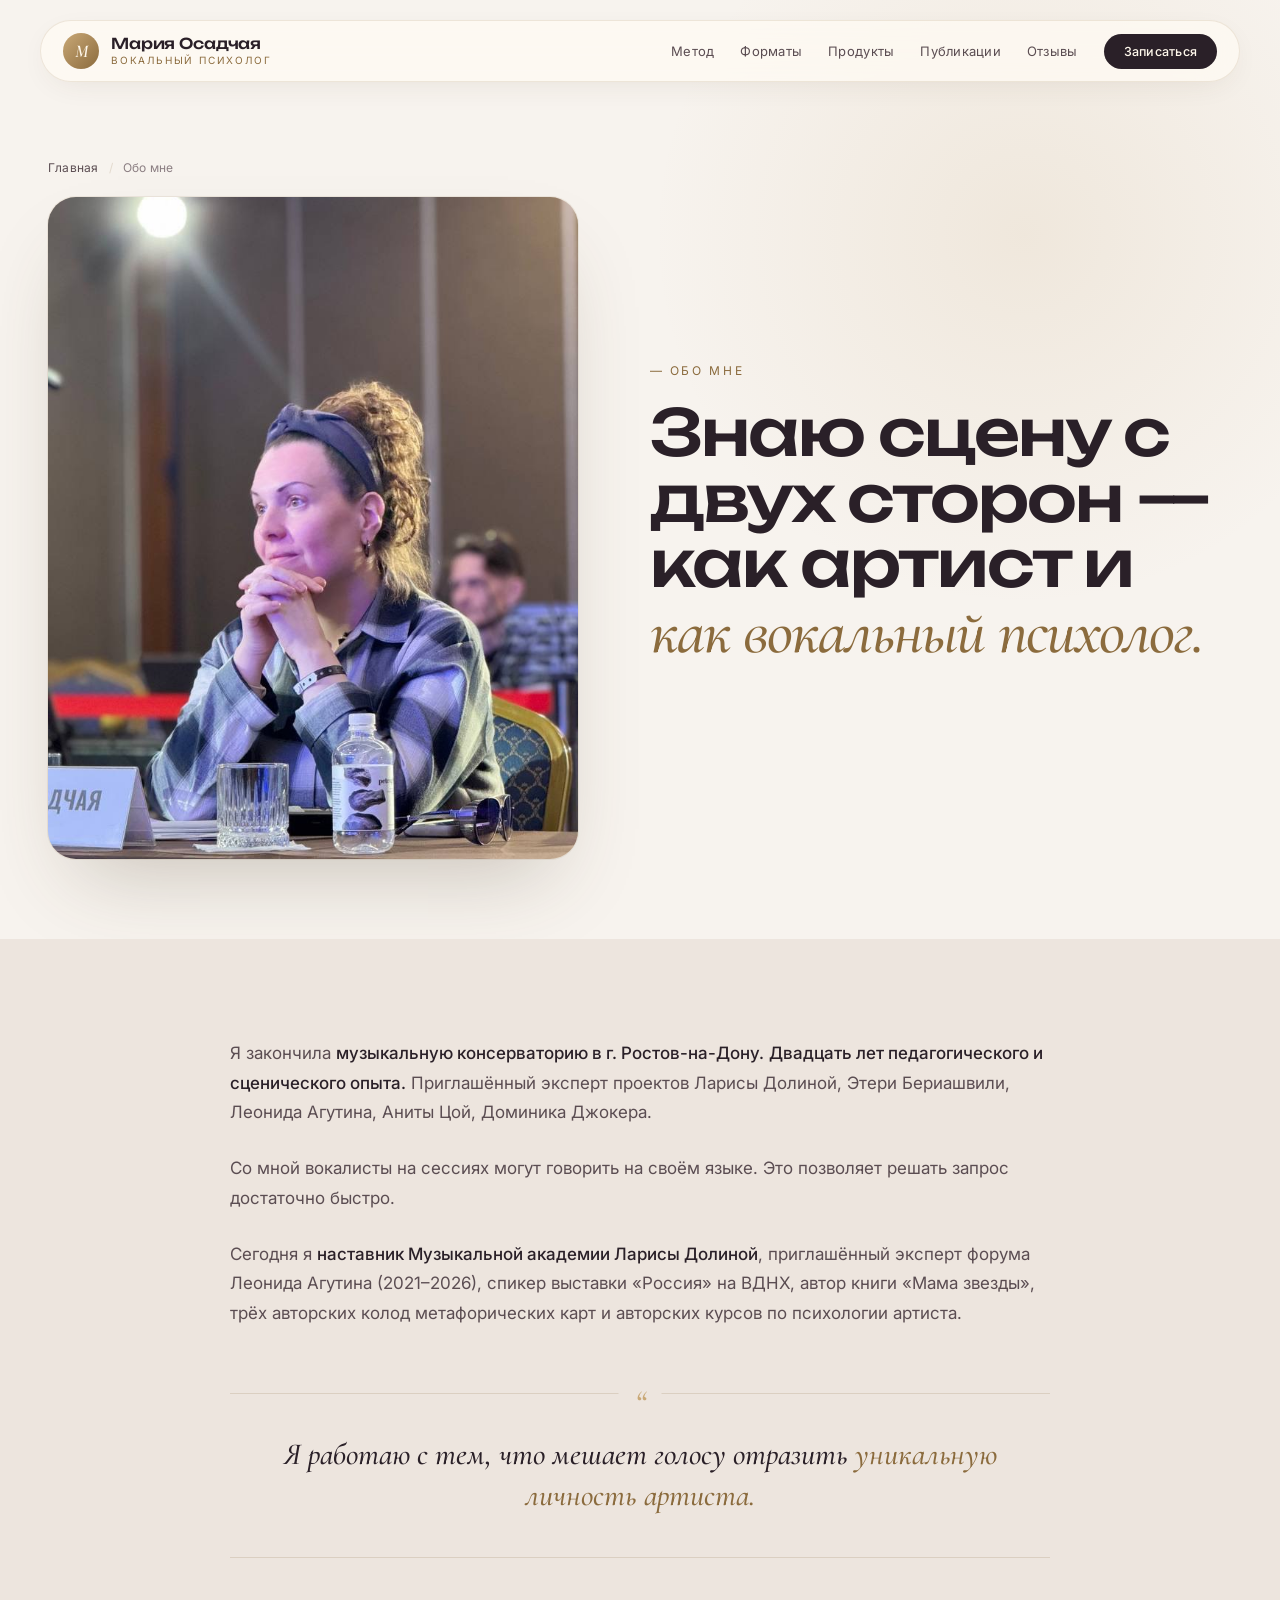
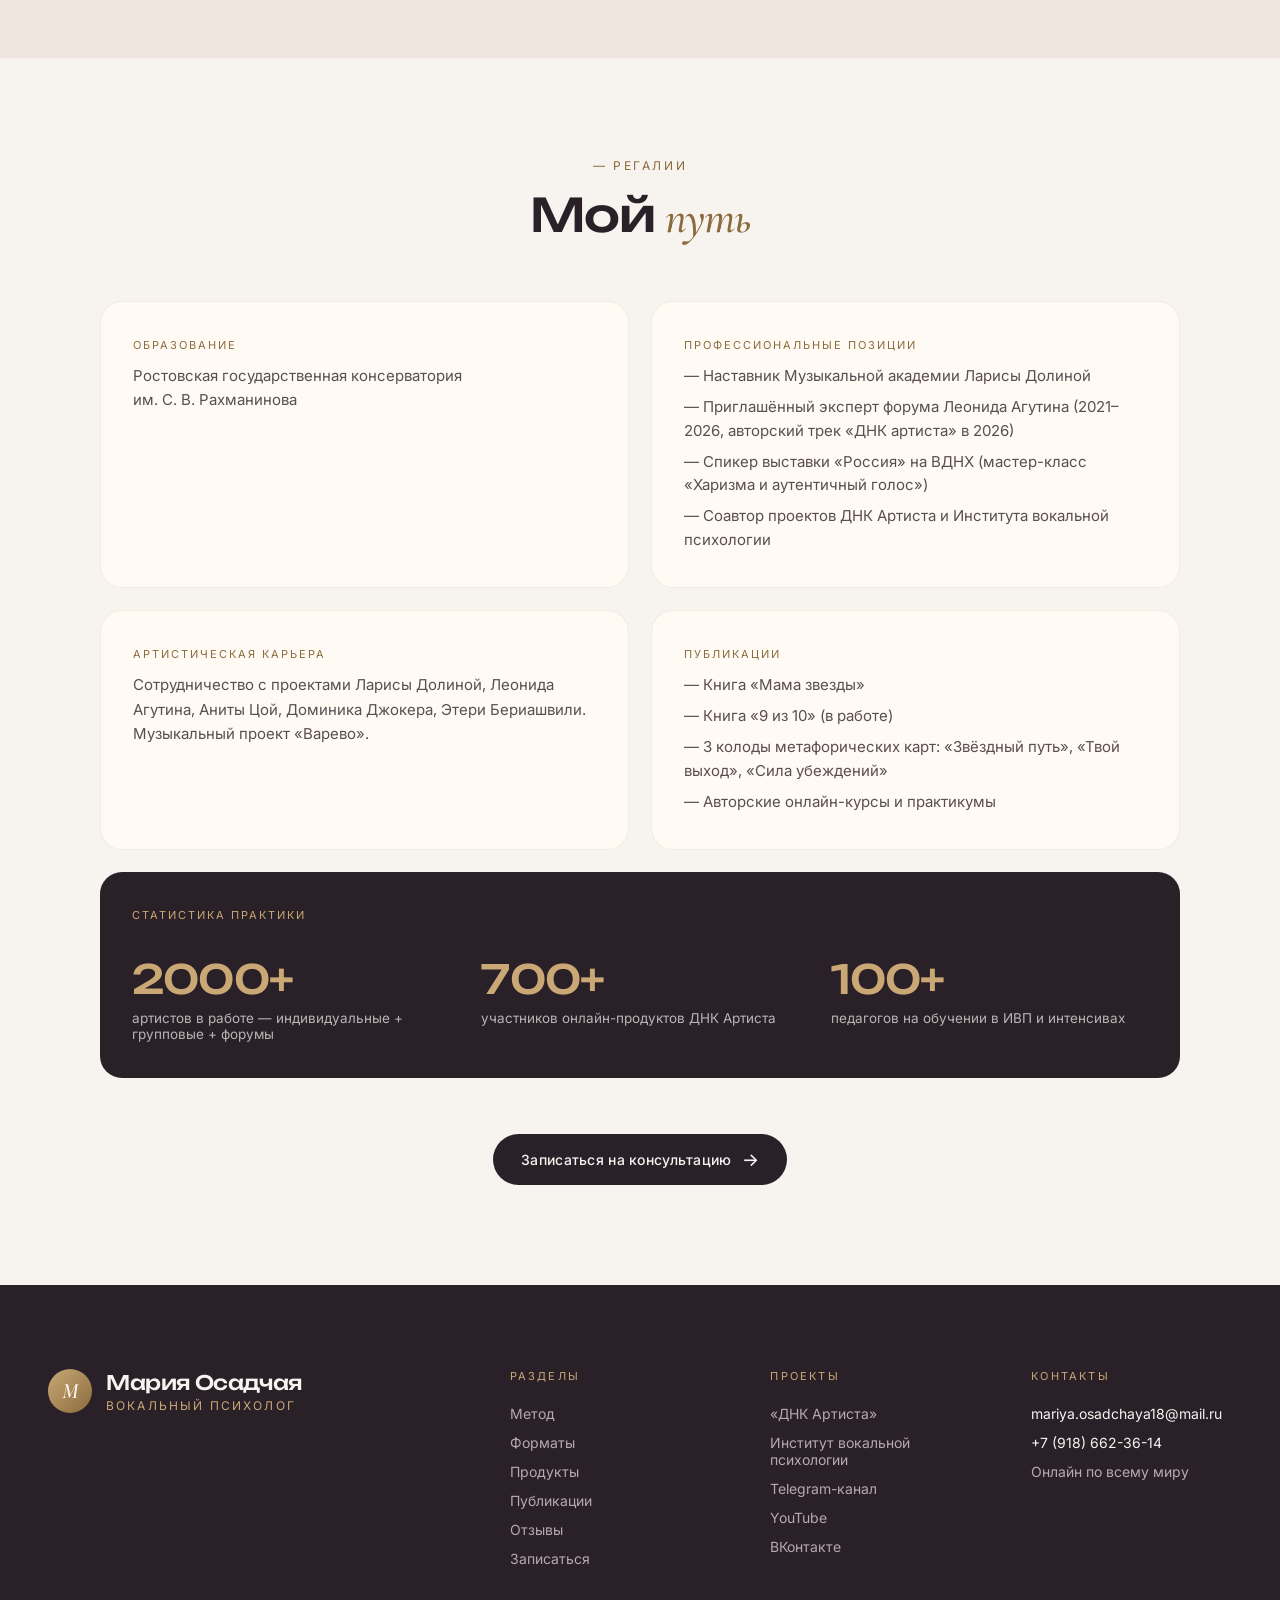
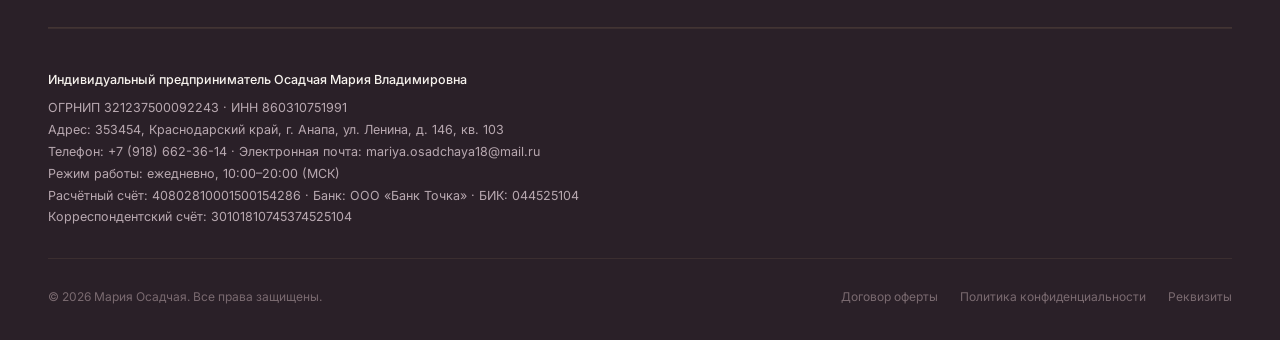
==== about.html @ 1a158910 "[C] footer: fix legal links + add реквизиты block + address change C1. Ссылки в подвале index.html и" ====
<!DOCTYPE html>
<html lang="ru">
<head>
<meta charset="utf-8">
<meta name="viewport" content="width=device-width, initial-scale=1">
<title>Обо мне — Мария Осадчая</title>
<meta name="description" content="Мария Осадчая — вокальный психолог. 20 лет на сцене, 20 лет преподавания, психологическое образование. Наставник Академии Ларисы Долиной.">
<link rel="canonical" href="https://maryos.ru/about.html">
<link rel="icon" type="image/svg+xml" href="/favicon.svg">
<meta name="theme-color" content="#F7F1E6">
<meta property="og:type" content="profile">
<meta property="og:url" content="https://maryos.ru/about.html">
<meta property="og:title" content="Обо мне — Мария Осадчая, вокальный психолог">
<meta property="og:description" content="Знаю сцену с двух сторон — как артист и как вокальный психолог. Двадцать лет педагогического и сценического опыта.">
<meta property="og:image" content="https://maryos.ru/assets/og-image.jpg">
<meta property="og:locale" content="ru_RU">
<meta property="og:site_name" content="Мария Осадчая">
<meta name="twitter:card" content="summary_large_image">
<meta name="twitter:title" content="Обо мне — Мария Осадчая, вокальный психолог">
<meta name="twitter:description" content="Знаю сцену с двух сторон — как артист и как вокальный психолог.">
<meta name="twitter:image" content="https://maryos.ru/assets/og-image.jpg">
<link rel="preconnect" href="https://fonts.googleapis.com">
<link rel="preconnect" href="https://fonts.gstatic.com" crossorigin>
<link href="https://fonts.googleapis.com/css2?family=Unbounded:wght@300;400;500;600;700&family=Cormorant+Garamond:ital,wght@0,400;0,500;0,600;1,400;1,500&family=Inter:wght@300;400;500;600;700&display=swap" rel="stylesheet">
<link rel="stylesheet" href="css/site.css">
</head>
<body>

  <!-- NAV -->
  <nav class="nav" id="site-nav">
    <div class="nav__inner">
      <a href="index.html#top" class="nav__logo">
        <div class="nav__logo-mark">М</div>
        <div class="nav__logo-text">
          <div class="nav__logo-name">Мария&nbsp;Осадчая</div>
          <div class="nav__logo-role">вокальный психолог</div>
        </div>
      </a>
      <div class="nav__links">
        <a href="method.html">Метод</a>
        <a href="formats.html">Форматы</a>
        <a href="products.html">Продукты</a>
        <a href="publications.html">Публикации</a>
        <a href="reviews.html">Отзывы</a>
        <a href="formats.html" class="nav__cta">Записаться</a>
      </div>
    </div>
  </nav>

  <!-- HERO -->
  <section class="page-hero">
    <div class="page-hero__inner">
      <div class="breadcrumbs">
        <a href="index.html">Главная</a>
        <span class="breadcrumbs__sep">/</span>
        <span>Обо мне</span>
      </div>
      <div style="display: grid; grid-template-columns: 1fr 1.1fr; gap: 72px; align-items: center;">
        <div style="position: relative; aspect-ratio: 4 / 5; border-radius: 28px; overflow: hidden; background: var(--bg-warm-2); box-shadow: 0 40px 80px -30px rgba(74, 60, 38, 0.28), 0 0 0 1px var(--border-soft);">
          <img src="assets/maria-about.jpg" alt="Мария Осадчая" style="width: 100%; height: 100%; object-fit: cover; object-position: center 20%; display: block;">
        </div>
        <div class="reveal">
          <div class="page-hero__eyebrow">— Обо мне</div>
          <h1 class="page-hero__title" style="text-wrap: balance;">Знаю сцену с двух сторон&nbsp;— как артист и <em>как вокальный психолог.</em></h1>
        </div>
      </div>
    </div>
  </section>

  <!-- BIO -->
  <section class="section section--warm">
    <div class="section__inner" style="max-width: 820px;">
      <div style="display: flex; flex-direction: column; gap: 26px; font-size: 17px; line-height: 1.75; color: var(--text-soft);">
        <p style="margin: 0;">Я закончила <strong style="color: var(--text); font-weight: 500;">музыкальную консерваторию в&nbsp;г.&nbsp;Ростов-на-Дону.</strong> <strong style="color: var(--text); font-weight: 500;">Двадцать лет педагогического и сценического опыта.</strong> Приглашённый эксперт проектов Ларисы Долиной, Этери Бериашвили, Леонида Агутина, Аниты Цой, Доминика Джокера.</p>

        <p style="margin: 0;">Со мной вокалисты на сессиях могут говорить на своём языке. Это позволяет решать запрос достаточно быстро.</p>

        <p style="margin: 0;">Сегодня я <strong style="color: var(--text); font-weight: 500;">наставник Музыкальной академии Ларисы Долиной</strong>, приглашённый эксперт форума Леонида Агутина (2021–2026), спикер выставки «Россия» на ВДНХ, автор книги «Мама звезды», трёх авторских колод метафорических карт и авторских курсов по психологии артиста.</p>
      </div>

      <blockquote class="serif" style="font-family: var(--font-italic); font-style: italic; font-size: clamp(1.4rem, 2.4vw, 2rem); line-height: 1.35; font-weight: 500; color: var(--text); margin: 64px 0 0; padding: 40px 32px; border-top: 1px solid var(--border); border-bottom: 1px solid var(--border); text-align: center; position: relative;">
        <span aria-hidden="true" style="position: absolute; top: -8px; left: 50%; transform: translateX(-50%); background: var(--bg-warm); padding: 0 16px; color: var(--accent-soft); font-size: 34px; line-height: 1;">“</span>
        Я работаю с тем, что мешает голосу отразить <em style="color: var(--accent-deep);">уникальную личность артиста.</em>
      </blockquote>
    </div>
  </section>

  <!-- CREDENTIALS -->
  <section class="section section--cream">
    <div class="section__inner">
      <div class="section__head">
        <div class="section__eyebrow">— Регалии</div>
        <h2 class="section__title">Мой <em>путь</em></h2>
      </div>

      <div style="display: grid; grid-template-columns: repeat(2, 1fr); gap: 22px; max-width: 1080px; margin: 0 auto;">
        <div class="card">
          <div class="card__eyebrow">Образование</div>
          <div style="font-size: 15px; line-height: 1.6; color: var(--text-soft);">Ростовская государственная консерватория им.&nbsp;С.&nbsp;В.&nbsp;Рахманинова</div>
        </div>
        <div class="card">
          <div class="card__eyebrow">Профессиональные позиции</div>
          <ul style="margin: 0; padding: 0; list-style: none; display: flex; flex-direction: column; gap: 8px; font-size: 15px; line-height: 1.55; color: var(--text-soft);">
            <li>— Наставник Музыкальной академии Ларисы Долиной</li>
            <li>— Приглашённый эксперт форума Леонида Агутина (2021–2026, авторский трек «ДНК артиста» в 2026)</li>
            <li>— Спикер выставки «Россия» на ВДНХ (мастер-класс «Харизма и аутентичный голос»)</li>
            <li>— Соавтор проектов ДНК Артиста и Института вокальной психологии</li>
          </ul>
        </div>
        <div class="card">
          <div class="card__eyebrow">Артистическая карьера</div>
          <div style="font-size: 15px; line-height: 1.65; color: var(--text-soft);">Сотрудничество с проектами Ларисы Долиной, Леонида Агутина, Аниты Цой, Доминика Джокера, Этери Бериашвили. Музыкальный проект «Варево».</div>
        </div>
        <div class="card">
          <div class="card__eyebrow">Публикации</div>
          <ul style="margin: 0; padding: 0; list-style: none; display: flex; flex-direction: column; gap: 8px; font-size: 15px; line-height: 1.55; color: var(--text-soft);">
            <li>— Книга «Мама звезды»</li>
            <li>— Книга «9 из 10» (в работе)</li>
            <li>— 3 колоды метафорических карт: «Звёздный путь», «Твой выход», «Сила убеждений»</li>
            <li>— Авторские онлайн-курсы и практикумы</li>
          </ul>
        </div>
        <div class="card" style="grid-column: span 2; background: var(--text); color: #F7F3EE; border: none;">
          <div class="card__eyebrow" style="color: var(--accent-soft);">Статистика практики</div>
          <div style="display: grid; grid-template-columns: repeat(3, 1fr); gap: 32px; margin-top: 20px;">
            <div>
              <div class="display" style="font-size: 40px; font-weight: 500; color: var(--accent-soft); letter-spacing: -0.02em;">2000+</div>
              <div style="font-size: 13.5px; color: rgba(247, 243, 238, 0.7); margin-top: 6px;">артистов в работе — индивидуальные&nbsp;+ групповые&nbsp;+ форумы</div>
            </div>
            <div>
              <div class="display" style="font-size: 40px; font-weight: 500; color: var(--accent-soft); letter-spacing: -0.02em;">700+</div>
              <div style="font-size: 13.5px; color: rgba(247, 243, 238, 0.7); margin-top: 6px;">участников онлайн-продуктов ДНК&nbsp;Артиста</div>
            </div>
            <div>
              <div class="display" style="font-size: 40px; font-weight: 500; color: var(--accent-soft); letter-spacing: -0.02em;">100+</div>
              <div style="font-size: 13.5px; color: rgba(247, 243, 238, 0.7); margin-top: 6px;">педагогов на обучении в ИВП и интенсивах</div>
            </div>
          </div>
        </div>
      </div>

      <div style="text-align: center; margin-top: 56px;">
        <a href="index.html#booking" class="btn">Записаться на консультацию <span style="font-size: 18px;">→</span></a>
      </div>
    </div>
  </section>

  <!-- FOOTER -->
  <footer style="background: #2A2028; color: #B8A8B0; padding: 84px 48px 36px;">
    <div style="max-width: 1200px; margin: 0 auto;">
      <div style="display: grid; grid-template-columns: 2fr 1fr 1fr 1fr; gap: 60px; padding-bottom: 60px; border-bottom: 1px solid rgba(201, 168, 118, 0.15);">
        <div>
          <div style="display: flex; align-items: center; gap: 14px; margin-bottom: 24px;">
            <div style="width: 44px; height: 44px; border-radius: 50%; background: linear-gradient(135deg, #C9A876, #8B6B3D); display: flex; align-items: center; justify-content: center; color: #FFF8EC; font-family: 'Cormorant Garamond', serif; font-weight: 600; font-size: 22px; font-style: italic;">М</div>
            <div>
              <div class="display" style="font-size: 20px; font-weight: 500; color: #F7F3EE;">Мария Осадчая</div>
              <div style="font-size: 12px; color: #C9A876; letter-spacing: 0.18em; text-transform: uppercase; margin-top: 3px;">Вокальный психолог</div>
            </div>
          </div>
        </div>
        <div>
          <div style="font-size: 11px; letter-spacing: 0.2em; text-transform: uppercase; color: #C9A876; margin-bottom: 22px;">Разделы</div>
          <div style="display: flex; flex-direction: column; gap: 12px; font-size: 14px;">
            <a href="method.html">Метод</a>
            <a href="formats.html">Форматы</a>
            <a href="products.html">Продукты</a>
            <a href="publications.html">Публикации</a>
            <a href="reviews.html">Отзывы</a>
            <a href="index.html#booking">Записаться</a>
          </div>
        </div>
        <div>
          <div style="font-size: 11px; letter-spacing: 0.2em; text-transform: uppercase; color: #C9A876; margin-bottom: 22px;">Проекты</div>
          <div style="display: flex; flex-direction: column; gap: 12px; font-size: 14px;">
            <a href="https://vk.ru/dnkartista" target="_blank" rel="noopener">«ДНК&nbsp;Артиста»</a>
            <a href="https://vk.ru/club237344747" target="_blank" rel="noopener">Институт вокальной психологии</a>
            <a href="https://t.me/+5zpVaCHj5Zg5NTgy" target="_blank" rel="noopener">Telegram-канал</a>
            <a href="https://youtube.com/channel/UCYDgiR6EZ0540WANYf_lvdw" target="_blank" rel="noopener">YouTube</a>
            <a href="https://vk.ru/club237353143" target="_blank" rel="noopener">ВКонтакте</a>
          </div>
        </div>
        <div>
          <div style="font-size: 11px; letter-spacing: 0.2em; text-transform: uppercase; color: #C9A876; margin-bottom: 22px;">Контакты</div>
          <div style="display: flex; flex-direction: column; gap: 12px; font-size: 14px;">
            <a href="mailto:mariya.osadchaya18@mail.ru" style="color: #F7F3EE;">mariya.osadchaya18@mail.ru</a>
            <a href="tel:+79186623614" style="color: #F7F3EE;">+7&nbsp;(918)&nbsp;662-36-14</a>
            <span>Онлайн по всему миру</span>
          </div>
        </div>
      </div>
      <div style="padding-top: 40px; font-size: 12.5px; line-height: 1.75; color: #B8A8B0; border-top: 1px solid rgba(201, 168, 118, 0.1);">
        <div style="color: #F7F3EE; font-weight: 500; margin-bottom: 6px;">Индивидуальный предприниматель Осадчая Мария Владимировна</div>
        ОГРНИП&nbsp;321237500092243 · ИНН&nbsp;860310751991<br>
        Адрес: 353454, Краснодарский край, г.&nbsp;Анапа, ул.&nbsp;Ленина, д.&nbsp;146, кв.&nbsp;103<br>
        Телефон: <a href="tel:+79186623614" style="color: #B8A8B0;">+7&nbsp;(918)&nbsp;662-36-14</a> · Электронная почта: <a href="mailto:mariya.osadchaya18@mail.ru" style="color: #B8A8B0;">mariya.osadchaya18@mail.ru</a><br>
        Режим работы: ежедневно, 10:00–20:00 (МСК)<br>
        Расчётный счёт: 40802810001500154286 · Банк: ООО&nbsp;«Банк&nbsp;Точка» · БИК: 044525104<br>
        Корреспондентский счёт: 30101810745374525104
      </div>
      <div style="padding-top: 30px; margin-top: 30px; border-top: 1px solid rgba(201, 168, 118, 0.1); display: flex; justify-content: space-between; gap: 24px; font-size: 12px; color: #7A6A70; flex-wrap: wrap;">
        <div>© 2026 Мария Осадчая. Все права защищены.</div>
        <div style="display: flex; gap: 22px; flex-wrap: wrap;">
          <a href="/oferta.html">Договор оферты</a>
          <a href="/privacy.html">Политика конфиденциальности</a>
          <a href="/requisites.html">Реквизиты</a>
        </div>
      </div>
    </div>
  </footer>

  <script>
    (function(){
      var nav = document.getElementById('site-nav');
      if (!nav) return;
      var onScroll = function(){
        if (window.scrollY > 40) nav.classList.add('nav--scrolled');
        else nav.classList.remove('nav--scrolled');
      };
      window.addEventListener('scroll', onScroll, { passive: true });
      onScroll();
    })();
  </script>
</body>
</html>
---- css/site.css ----
:root {
  --bg: #F7F3EE;
  --bg-warm: #EDE5DE;
  --bg-warm-2: #E4D6C4;
  --bg-cream-card: #FFFBF4;
  --text: #2A2028;
  --text-soft: #5B4D52;
  --text-mute: #8B7E82;
  --accent: #B8935A;
  --accent-soft: #C9A876;
  --accent-deep: #8B6B3D;
  --accent-tint: rgba(184, 147, 90, 0.12);
  --border: rgba(139, 107, 61, 0.18);
  --border-soft: rgba(139, 107, 61, 0.1);
  --font-display: 'Unbounded', 'Inter', -apple-system, sans-serif;
  --font-italic: 'Cormorant Garamond', Georgia, serif;
  --font-body: 'Inter', -apple-system, sans-serif;
}
* { box-sizing: border-box; }
html, body { margin: 0; padding: 0; background: var(--bg); }
body { font-family: var(--font-body); color: var(--text); -webkit-font-smoothing: antialiased; }
::selection { background: var(--accent); color: #FFF8EC; }
.serif { font-family: var(--font-italic); }
.display { font-family: var(--font-display); letter-spacing: -0.02em; }
html { scroll-behavior: smooth; }
a { color: inherit; text-decoration: none; }
@keyframes floatup { from { opacity: 0; transform: translateY(12px); } to { opacity: 1; transform: none; } }
.reveal { animation: floatup 0.9s ease both; }

.container { max-width: 1200px; margin: 0 auto; padding: 0 48px; }

/* ============ FLOATING GLASS NAV (light) ============ */
.nav {
  position: fixed; top: 20px; left: 50%; transform: translateX(-50%);
  width: calc(100% - 48px); max-width: 1200px; z-index: 100;
  height: 62px; display: flex; align-items: center;
  background: rgba(255, 251, 244, 0.72);
  backdrop-filter: blur(18px) saturate(1.1);
  -webkit-backdrop-filter: blur(18px) saturate(1.1);
  border: 1px solid rgba(139, 107, 61, 0.14);
  border-radius: 100px;
  box-shadow: 0 8px 32px -12px rgba(74, 60, 38, 0.12);
  transition: background 0.4s ease, border 0.4s ease, box-shadow 0.4s ease, top 0.4s ease, width 0.4s ease, border-radius 0.4s ease, height 0.4s ease;
}
.nav__inner {
  display: flex; align-items: center; justify-content: space-between;
  width: 100%; padding: 0 22px; gap: 24px;
}
.nav__logo { display: flex; align-items: center; gap: 12px; }
.nav__logo-mark {
  width: 36px; height: 36px; border-radius: 50%;
  background: linear-gradient(135deg, var(--accent-soft), var(--accent-deep));
  display: flex; align-items: center; justify-content: center;
  color: #FFF8EC; font-family: var(--font-italic);
  font-weight: 600; font-size: 18px; font-style: italic;
}
.nav__logo-text { line-height: 1.1; color: var(--text); }
.nav__logo-name { font-family: var(--font-display); font-size: 15px; font-weight: 500; letter-spacing: -0.01em; }
.nav__logo-role { font-size: 10px; letter-spacing: 0.18em; color: var(--accent-deep); text-transform: uppercase; margin-top: 3px; }
.nav__links { display: flex; align-items: center; gap: 26px; }
.nav__links a {
  font-size: 13px; letter-spacing: 0.02em; color: var(--text-soft);
  transition: color 0.25s ease;
}
.nav__links a:hover { color: var(--accent-deep); }
.nav__cta {
  font-size: 12.5px !important; font-weight: 500;
  padding: 10px 20px; background: var(--text);
  color: #FFF8EC !important; border-radius: 100px;
  transition: background 0.25s ease;
}
.nav__cta:hover { background: var(--accent-deep); }
.nav--scrolled {
  top: 0; width: 100%; height: 64px; border-radius: 0;
  background: rgba(247, 243, 238, 0.94);
  border-color: transparent;
  box-shadow: 0 1px 0 var(--border-soft);
}

/* Page hero for inner pages */
.page-hero {
  padding: 160px 48px 80px;
  background: var(--bg);
  position: relative; overflow: hidden;
}
.page-hero::before {
  content: ''; position: absolute; top: -20%; right: -10%;
  width: 60%; height: 90%;
  background: radial-gradient(circle at center, rgba(184, 147, 90, 0.12), transparent 65%);
  pointer-events: none;
}
.page-hero__inner { max-width: 1200px; margin: 0 auto; position: relative; }
.page-hero__eyebrow { font-size: 12px; letter-spacing: 0.22em; color: var(--accent-deep); text-transform: uppercase; margin-bottom: 22px; }
.page-hero__title {
  font-family: var(--font-display); font-size: clamp(2.4rem, 5vw, 4.4rem);
  line-height: 1.02; font-weight: 500; letter-spacing: -0.03em;
  margin: 0 0 28px; max-width: 900px;
}
.page-hero__title em {
  font-family: var(--font-italic); font-style: italic;
  font-weight: 500; color: var(--accent-deep);
}
.page-hero__lead {
  font-size: 18px; line-height: 1.65; color: var(--text-soft);
  max-width: 720px; margin: 0;
}
.page-hero__lead strong { color: var(--text); font-weight: 500; }

.breadcrumbs {
  display: flex; align-items: center; gap: 10px;
  font-size: 12px; color: var(--text-mute);
  margin-bottom: 22px; letter-spacing: 0.02em;
}
.breadcrumbs a { color: var(--text-soft); }
.breadcrumbs a:hover { color: var(--accent-deep); }
.breadcrumbs__sep { color: var(--border); }

/* Section basics */
.section { padding: 100px 48px; }
.section--warm { background: var(--bg-warm); }
.section--cream { background: var(--bg); }
.section--dark { background: var(--text); color: #F7F3EE; }
.section__inner { max-width: 1200px; margin: 0 auto; }
.section__head { text-align: center; margin-bottom: 60px; }
.section__eyebrow { font-size: 12px; letter-spacing: 0.22em; color: var(--accent-deep); text-transform: uppercase; margin-bottom: 18px; }
.section--dark .section__eyebrow { color: var(--accent-soft); }
.section__title {
  font-family: var(--font-display); font-size: clamp(1.8rem, 3.6vw, 3.2rem);
  line-height: 1.05; font-weight: 500; letter-spacing: -0.03em;
  margin: 0 auto 20px; max-width: 900px;
}
.section__title em {
  font-family: var(--font-italic); font-style: italic;
  font-weight: 500; color: var(--accent-deep);
}
.section--dark .section__title { color: #F7F3EE; }
.section--dark .section__title em { color: var(--accent-soft); }
.section__lead {
  font-size: 17px; line-height: 1.65; color: var(--text-soft);
  max-width: 720px; margin: 0 auto;
}
.section--dark .section__lead { color: rgba(247, 243, 238, 0.75); }
.section--dark .section__lead strong { color: #F7F3EE; }

/* Card */
.card {
  background: var(--bg-cream-card); border-radius: 22px;
  padding: 36px 32px; border: 1px solid var(--border-soft);
  display: flex; flex-direction: column;
}
.card--dark { background: var(--text); color: #F7F3EE; border: none; }
.card__eyebrow { font-size: 11px; letter-spacing: 0.18em; color: var(--accent-deep); text-transform: uppercase; margin-bottom: 12px; }
.card--dark .card__eyebrow { color: var(--accent-soft); }
.card__title {
  font-family: var(--font-display); font-size: 22px; font-weight: 500;
  letter-spacing: -0.01em; margin: 0 0 12px; line-height: 1.2; color: var(--text);
}
.card--dark .card__title { color: #F7F3EE; }
.card__body { font-size: 15px; line-height: 1.6; color: var(--text-soft); margin: 0; }
.card--dark .card__body { color: rgba(247, 243, 238, 0.8); }

/* Buttons */
.btn {
  display: inline-flex; align-items: center; gap: 10px;
  background: var(--text); color: #F7F3EE !important;
  padding: 15px 28px; border-radius: 999px;
  font-size: 14px; font-weight: 500; letter-spacing: 0.02em;
  transition: background 0.25s ease, transform 0.25s ease, box-shadow 0.25s ease;
  border: none; cursor: pointer; font-family: inherit;
}
.btn:hover { background: var(--accent-deep); transform: translateY(-2px); box-shadow: 0 14px 32px -12px rgba(74, 60, 38, 0.4); }
.btn--gold { background: var(--accent-soft); color: var(--text) !important; }
.btn--gold:hover { background: #F7F3EE; }
.btn--ghost {
  background: transparent; color: var(--text) !important;
  border: 1px solid var(--text); padding: 14px 27px;
}
.btn--ghost:hover { background: var(--text); color: #F7F3EE !important; }
.btn--link {
  background: none; color: var(--text) !important;
  border-bottom: 1px solid var(--text); border-radius: 0;
  padding: 0 0 4px; font-size: 14px;
}
.btn--link:hover { background: none; transform: none; box-shadow: none; color: var(--accent-deep) !important; border-color: var(--accent-deep); }

@media (max-width: 960px) {
  .nav__links { display: none; }
  .nav__inner { padding: 0 18px; }
  .nav__logo-role { display: none; }
  .container, .section, .page-hero { padding-left: 20px !important; padding-right: 20px !important; }
  .section { padding-top: 72px !important; padding-bottom: 72px !important; }
  .page-hero { padding-top: 120px !important; padding-bottom: 48px !important; }

  /* Collapse all multi-column grids inline-styled or classed */
  .section [style*="grid-template-columns: repeat(2"],
  .section [style*="grid-template-columns: repeat(3"],
  .section [style*="grid-template-columns: repeat(4"],
  .section [style*="grid-template-columns: repeat(5"],
  .section [style*="grid-template-columns: repeat(6"],
  .section [style*="grid-template-columns: 1fr 1fr"],
  .section [style*="grid-template-columns: 1.05fr 1fr"],
  .section [style*="grid-template-columns: 1.1fr 1fr"],
  .section [style*="grid-template-columns: 0.9fr 1fr"],
  .section [style*="grid-template-columns: 1fr 1.1fr"],
  .section [style*="grid-template-columns: 320px minmax"],
  .page-hero [style*="grid-template-columns"] {
    grid-template-columns: 1fr !important;
    gap: 20px !important;
  }
  .section [style*="grid-column: span"] {
    grid-column: auto !important;
  }

  /* Page hero — image + text always stack, image first */
  .page-hero [style*="grid-template-columns: 1fr 1.1fr"] > div:first-child,
  .page-hero [style*="grid-template-columns: 1.1fr 1fr"] > div:first-child {
    max-width: 320px; margin: 0 auto;
  }

  /* Big display H2 across pages — cap size on mobile */
  .section__title,
  .page-hero__title {
    font-size: clamp(1.7rem, 6vw, 2.3rem) !important;
  }

  /* Cards on formats/products pages: tighten padding */
  .card {
    padding: 28px 22px !important;
  }

  /* Footer 4-col grid → single column */
  footer > div > div[style*="grid-template-columns: 2fr 1fr 1fr 1fr"] {
    grid-template-columns: 1fr !important;
    gap: 36px !important;
  }
  footer[style*="padding: 84px 48px"] {
    padding: 56px 20px 28px !important;
  }
}

@media (max-width: 640px) {
  .container, .section, .page-hero { padding-left: 16px !important; padding-right: 16px !important; }
  .section { padding-top: 60px !important; padding-bottom: 60px !important; }
  .page-hero { padding-top: 110px !important; padding-bottom: 40px !important; }
  .page-hero__title { font-size: 1.85rem !important; }
  .page-hero__lead { font-size: 15px !important; }
  .card { padding: 24px 18px !important; }
  .card__title { font-size: 20px !important; }
  footer[style*="padding: 84px 48px"] { padding: 44px 16px 24px !important; }
}
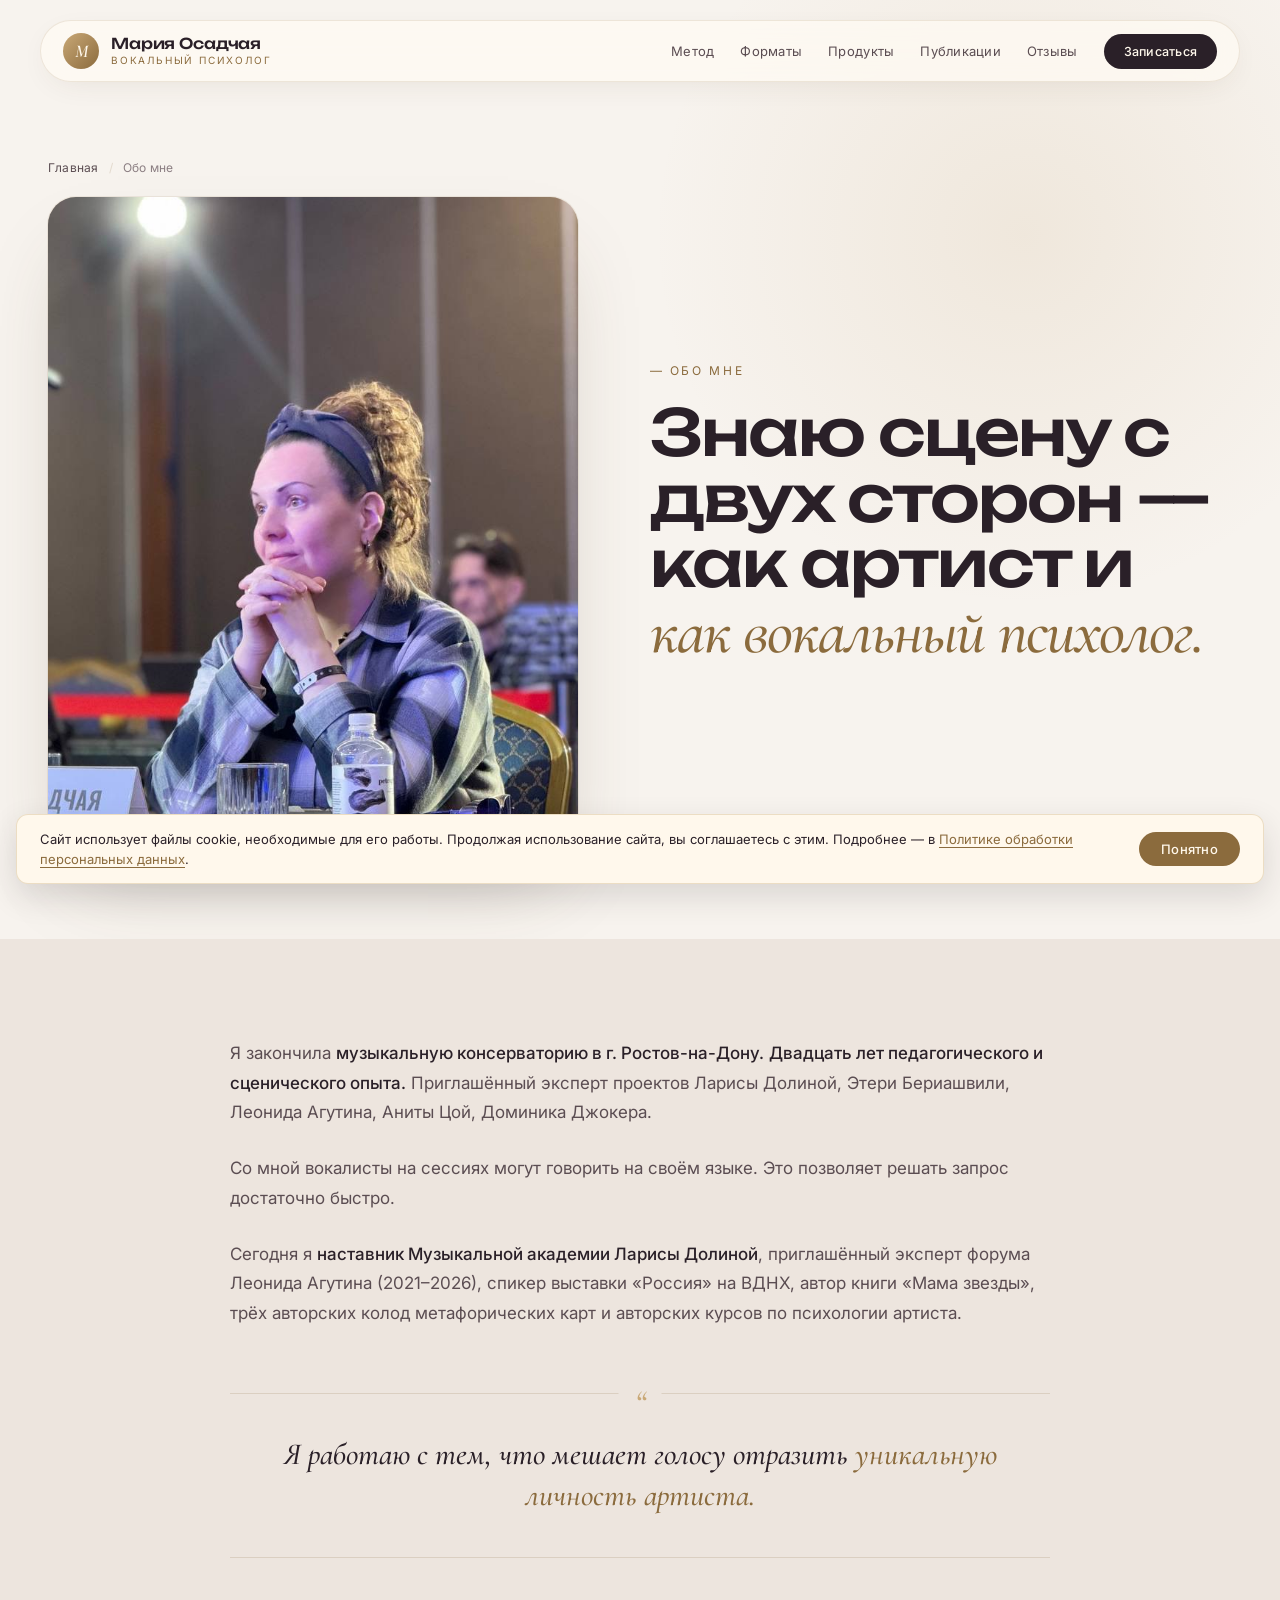
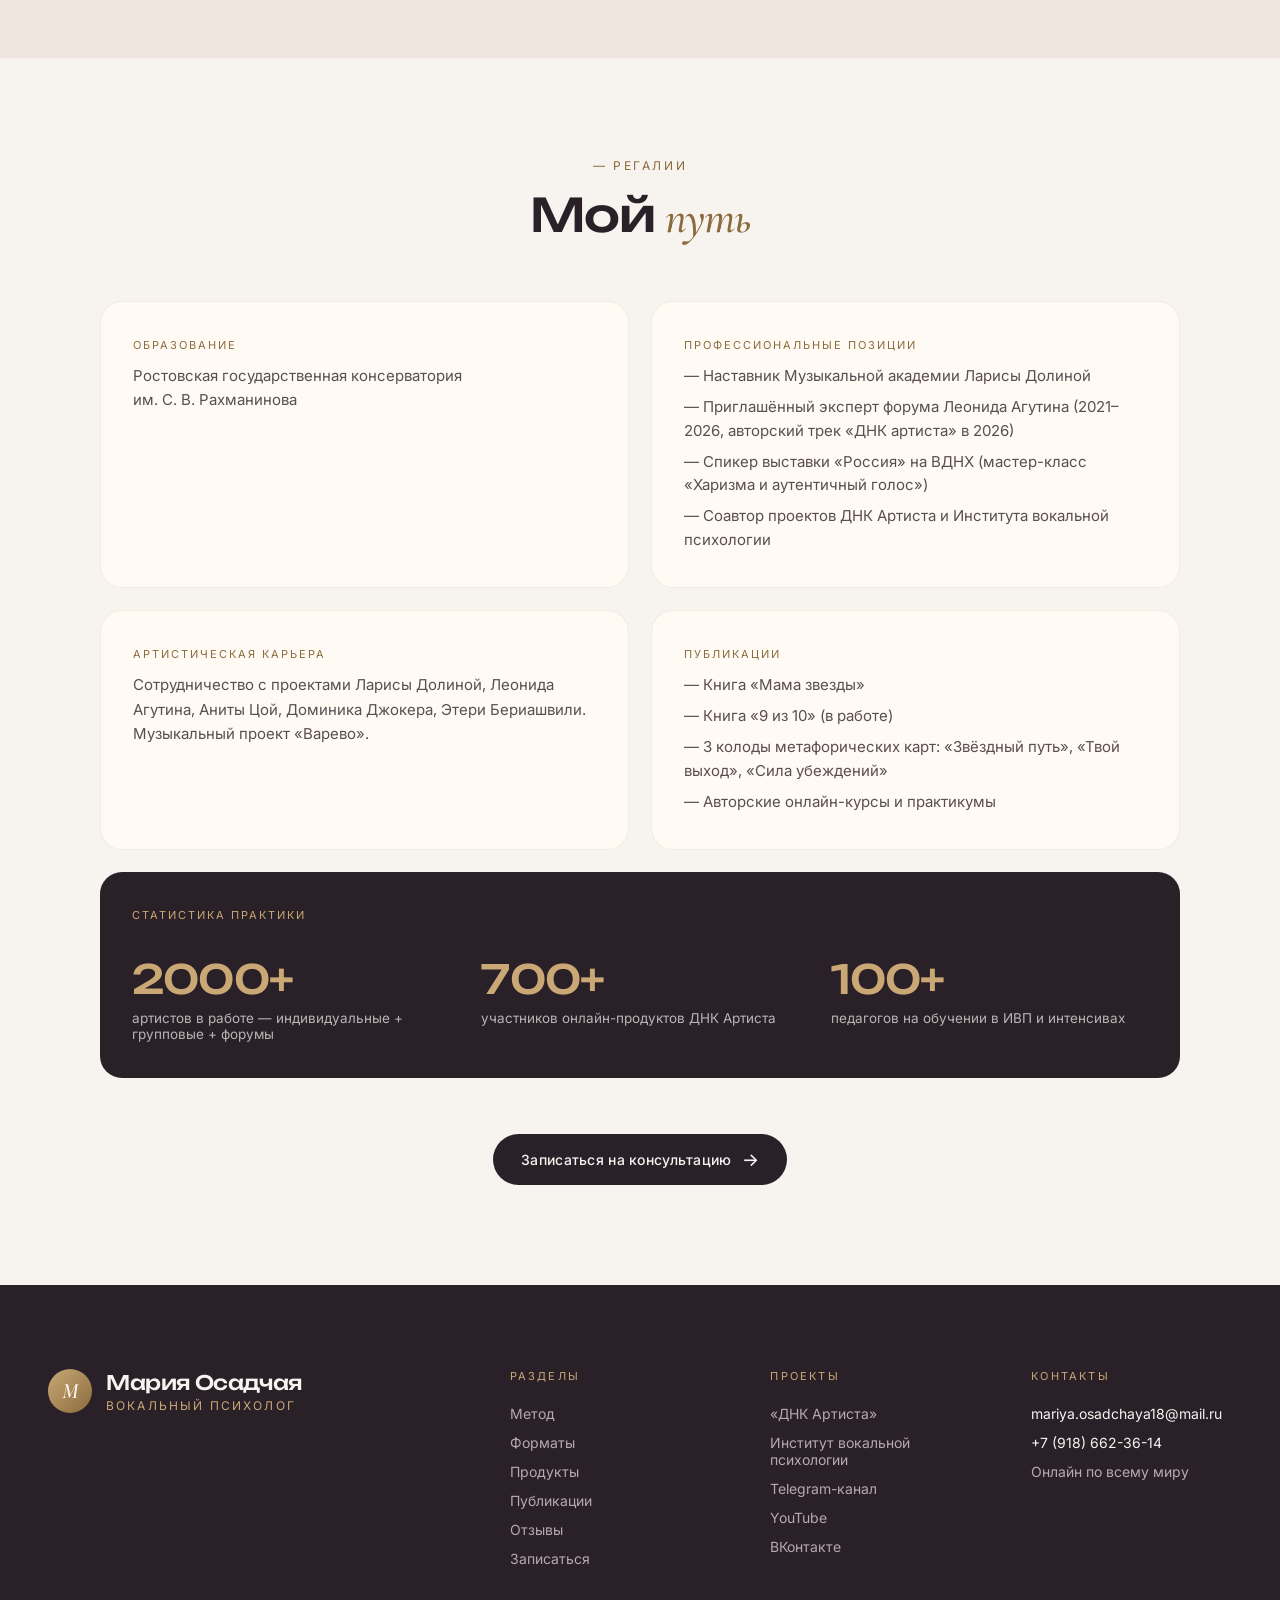
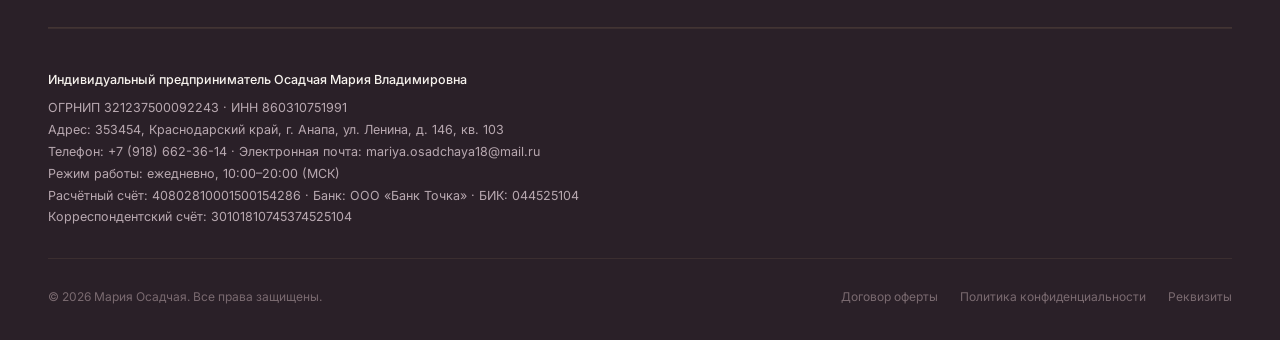
==== commit fc0d2151: "[D] cookie notice — фиксированная полоса + localStorage - HTML+JS блок добавлен на все 11 страниц пе" ====
--- a/about.html
+++ b/about.html
@@ -220,5 +220,30 @@
       onScroll();
     })();
   </script>
+
+  <!-- Cookie notice — простая полоса. При подключении аналитики (напр. Яндекс.Метрика) заменить на баннер с кнопками «Принять» / «Отклонить», а скрипты аналитики подключать только после нажатия «Принять». -->
+  <div id="cookie-notice" class="cookie-notice" hidden>
+    <div class="cookie-notice__inner">
+      <p>Сайт использует файлы cookie, необходимые для его работы. Продолжая использование сайта, вы соглашаетесь с этим. Подробнее — в <a href="/privacy.html">Политике обработки персональных данных</a>.</p>
+      <button type="button" id="cookie-notice-btn" class="cookie-notice__btn">Понятно</button>
+    </div>
+  </div>
+  <script>
+    (function(){
+      var KEY = 'cookieNoticeAccepted';
+      var el = document.getElementById('cookie-notice');
+      if (!el) return;
+      var accepted = false;
+      try { accepted = localStorage.getItem(KEY) === '1'; } catch (e) {}
+      if (accepted) return;
+      el.hidden = false;
+      var btn = document.getElementById('cookie-notice-btn');
+      if (!btn) return;
+      btn.addEventListener('click', function(){
+        try { localStorage.setItem(KEY, '1'); } catch (e) {}
+        el.hidden = true;
+      });
+    })();
+  </script>
 </body>
 </html>
--- a/css/site.css
+++ b/css/site.css
@@ -248,3 +248,127 @@
   .card__title { font-size: 20px !important; }
   footer[style*="padding: 84px 48px"] { padding: 44px 16px 24px !important; }
 }
+
+/* ============ LEGAL PAGES (privacy, consent, oferta, requisites) ============ */
+/* Wider line-height and comfortable measure for long-form legal text. */
+.legal {
+  max-width: 760px;
+  margin: 0 auto;
+  color: var(--text);
+  font-size: 16px;
+  line-height: 1.75;
+}
+.legal p { margin: 0 0 16px; }
+.legal h2 {
+  font-family: var(--font-display);
+  font-size: 22px;
+  font-weight: 500;
+  letter-spacing: -0.01em;
+  margin: 48px 0 18px;
+  color: var(--text);
+}
+.legal h3 {
+  font-family: var(--font-display);
+  font-size: 17px;
+  font-weight: 500;
+  letter-spacing: -0.005em;
+  margin: 32px 0 14px;
+  color: var(--text);
+}
+.legal ul, .legal ol { margin: 0 0 18px; padding-left: 22px; }
+.legal li { margin-bottom: 8px; }
+.legal a { color: var(--accent-deep); border-bottom: 1px solid var(--accent-deep); }
+.legal a:hover { color: var(--text); border-bottom-color: var(--text); }
+.legal strong { font-weight: 600; color: var(--text); }
+.legal table {
+  width: 100%;
+  border-collapse: collapse;
+  margin: 8px 0 24px;
+  font-size: 15px;
+}
+.legal table td {
+  padding: 12px 14px;
+  border-bottom: 1px solid var(--border-soft);
+  vertical-align: top;
+}
+.legal table td:first-child {
+  color: var(--text-mute);
+  width: 42%;
+  padding-right: 20px;
+}
+.legal .legal__meta {
+  color: var(--text-mute);
+  font-size: 14px;
+  margin: 0 0 32px;
+}
+.legal .legal__back {
+  display: inline-block;
+  margin-top: 40px;
+  font-size: 14px;
+  color: var(--text);
+  border-bottom: 1px solid var(--text);
+  padding-bottom: 3px;
+}
+.legal .legal__back:hover { color: var(--accent-deep); border-bottom-color: var(--accent-deep); }
+@media (max-width: 640px) {
+  .legal { font-size: 15.5px; }
+  .legal h2 { font-size: 20px; margin-top: 38px; }
+  .legal h3 { font-size: 16px; margin-top: 26px; }
+  .legal table td:first-child { width: 38%; }
+}
+
+/* ============ COOKIE NOTICE ============ */
+/* Простая полоса. Если появится Яндекс.Метрика или иная аналитика,
+   заменить на баннер с кнопками «Принять»/«Отклонить», а скрипты
+   аналитики подключать только после нажатия «Принять». */
+.cookie-notice {
+  position: fixed;
+  left: 16px;
+  right: 16px;
+  bottom: 16px;
+  z-index: 200;
+  background: #FFF8EC;
+  color: var(--text);
+  border: 1px solid rgba(201, 168, 118, 0.35);
+  border-radius: 12px;
+  box-shadow: 0 12px 32px rgba(42, 32, 40, 0.14);
+  padding: 14px 18px;
+}
+.cookie-notice__inner {
+  max-width: 1200px;
+  margin: 0 auto;
+  display: flex;
+  align-items: center;
+  gap: 20px;
+  flex-wrap: wrap;
+}
+.cookie-notice p {
+  margin: 0;
+  font-size: 13px;
+  line-height: 1.55;
+  color: var(--text);
+  flex: 1 1 320px;
+}
+.cookie-notice a { color: var(--accent-deep); border-bottom: 1px solid var(--accent-deep); }
+.cookie-notice a:hover { color: var(--text); border-bottom-color: var(--text); }
+.cookie-notice__btn {
+  appearance: none;
+  border: 0;
+  background: var(--accent-deep);
+  color: #FFF8EC;
+  font-family: inherit;
+  font-size: 13px;
+  font-weight: 500;
+  letter-spacing: 0.02em;
+  padding: 9px 22px;
+  border-radius: 999px;
+  cursor: pointer;
+  transition: background 0.2s ease;
+  white-space: nowrap;
+}
+.cookie-notice__btn:hover { background: #6E5230; }
+@media (max-width: 640px) {
+  .cookie-notice { left: 10px; right: 10px; bottom: 10px; padding: 12px 14px; }
+  .cookie-notice p { font-size: 12.5px; flex: 1 1 100%; }
+  .cookie-notice__btn { width: 100%; }
+}
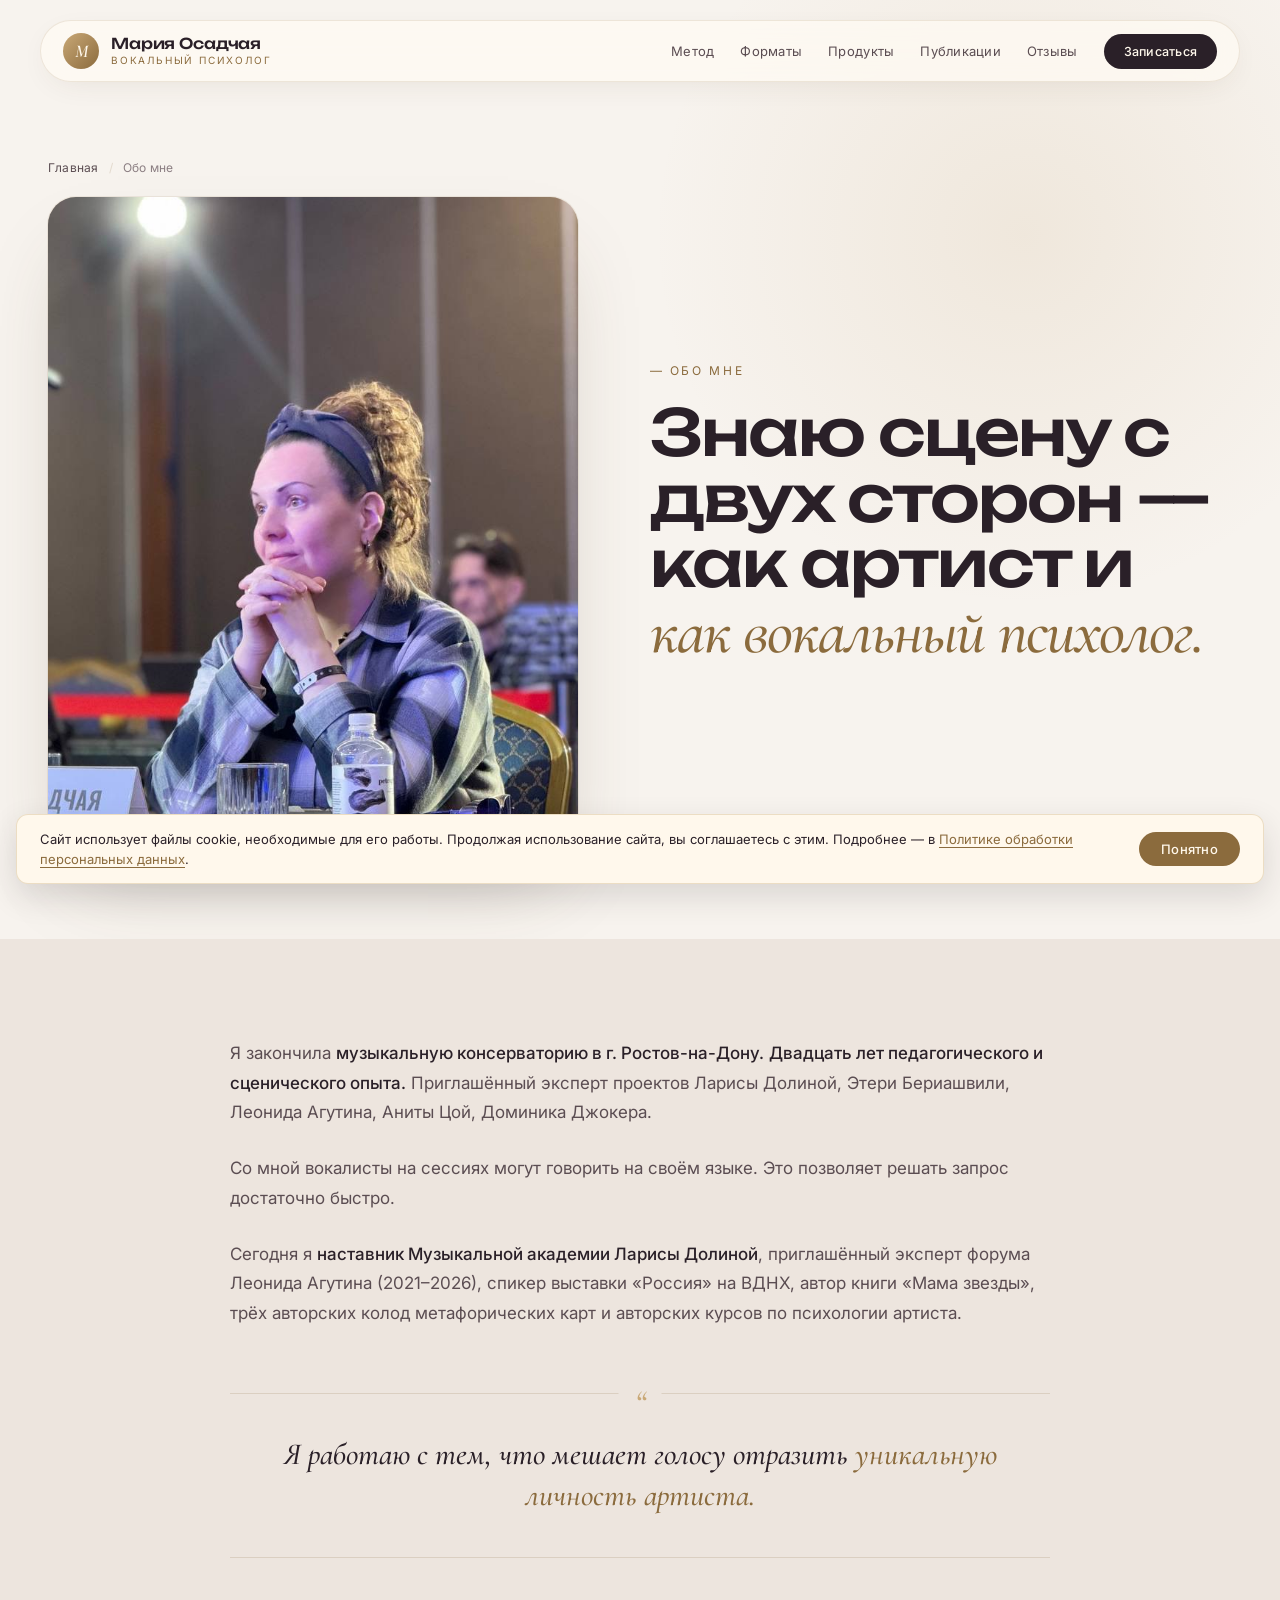
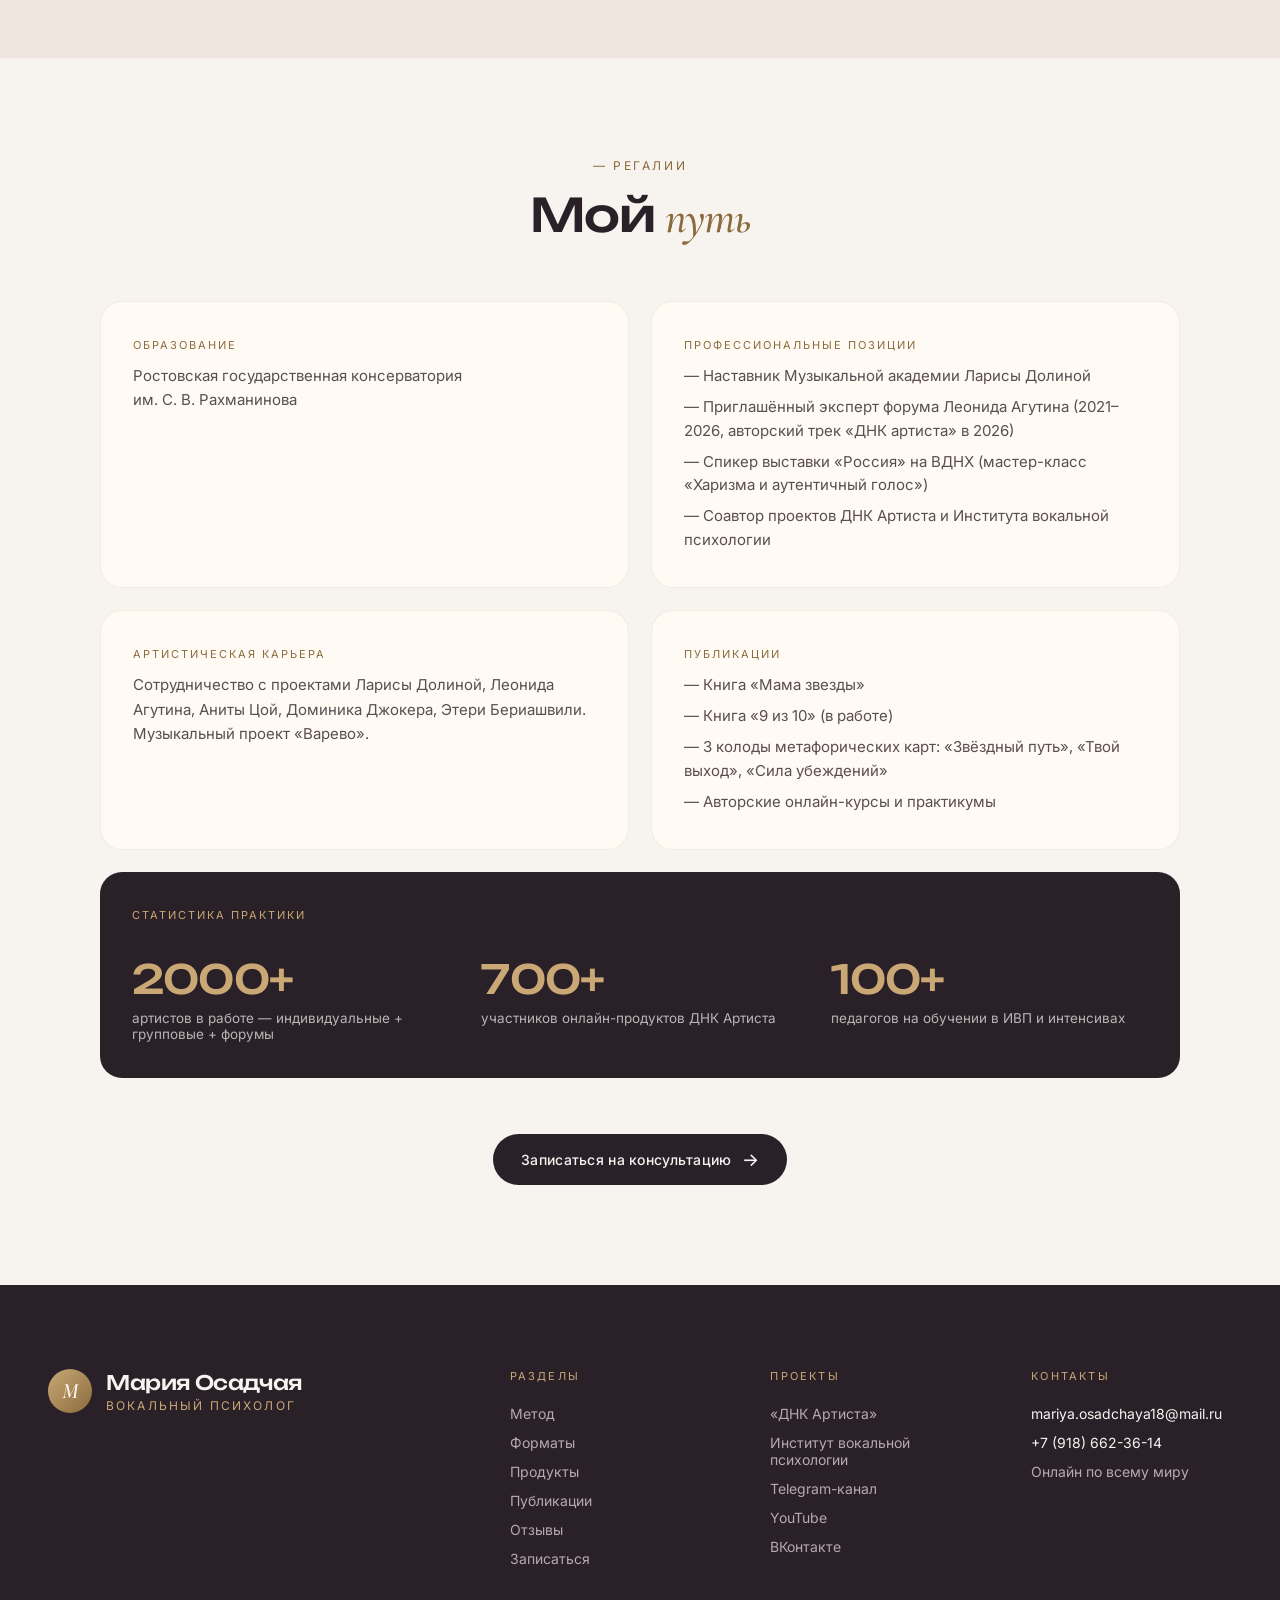
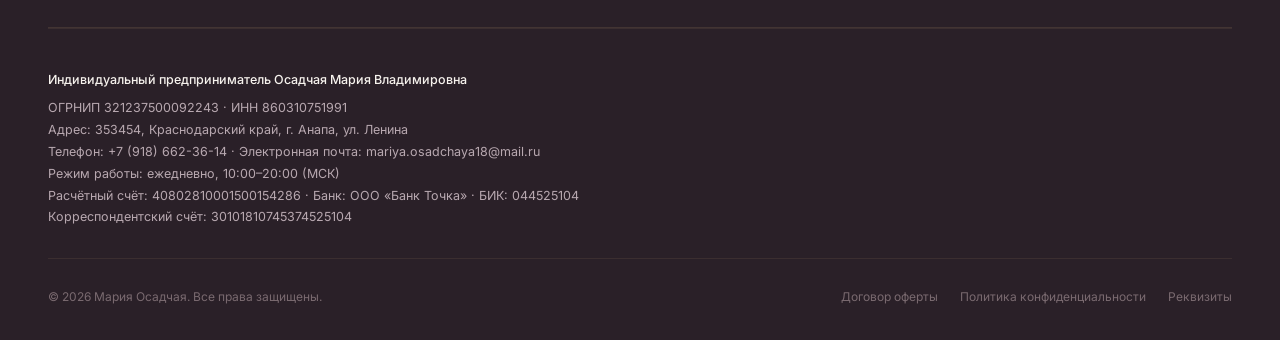
==== commit a86f21e7: "[C] footer: trim address to street level — hide house/apartment number В подвале на всех 11 страница" ====
--- a/about.html
+++ b/about.html
@@ -191,7 +191,7 @@
       <div style="padding-top: 40px; font-size: 12.5px; line-height: 1.75; color: #B8A8B0; border-top: 1px solid rgba(201, 168, 118, 0.1);">
         <div style="color: #F7F3EE; font-weight: 500; margin-bottom: 6px;">Индивидуальный предприниматель Осадчая Мария Владимировна</div>
         ОГРНИП&nbsp;321237500092243 · ИНН&nbsp;860310751991<br>
-        Адрес: 353454, Краснодарский край, г.&nbsp;Анапа, ул.&nbsp;Ленина, д.&nbsp;146, кв.&nbsp;103<br>
+        Адрес: 353454, Краснодарский край, г.&nbsp;Анапа, ул.&nbsp;Ленина<br>
         Телефон: <a href="tel:+79186623614" style="color: #B8A8B0;">+7&nbsp;(918)&nbsp;662-36-14</a> · Электронная почта: <a href="mailto:mariya.osadchaya18@mail.ru" style="color: #B8A8B0;">mariya.osadchaya18@mail.ru</a><br>
         Режим работы: ежедневно, 10:00–20:00 (МСК)<br>
         Расчётный счёт: 40802810001500154286 · Банк: ООО&nbsp;«Банк&nbsp;Точка» · БИК: 044525104<br>
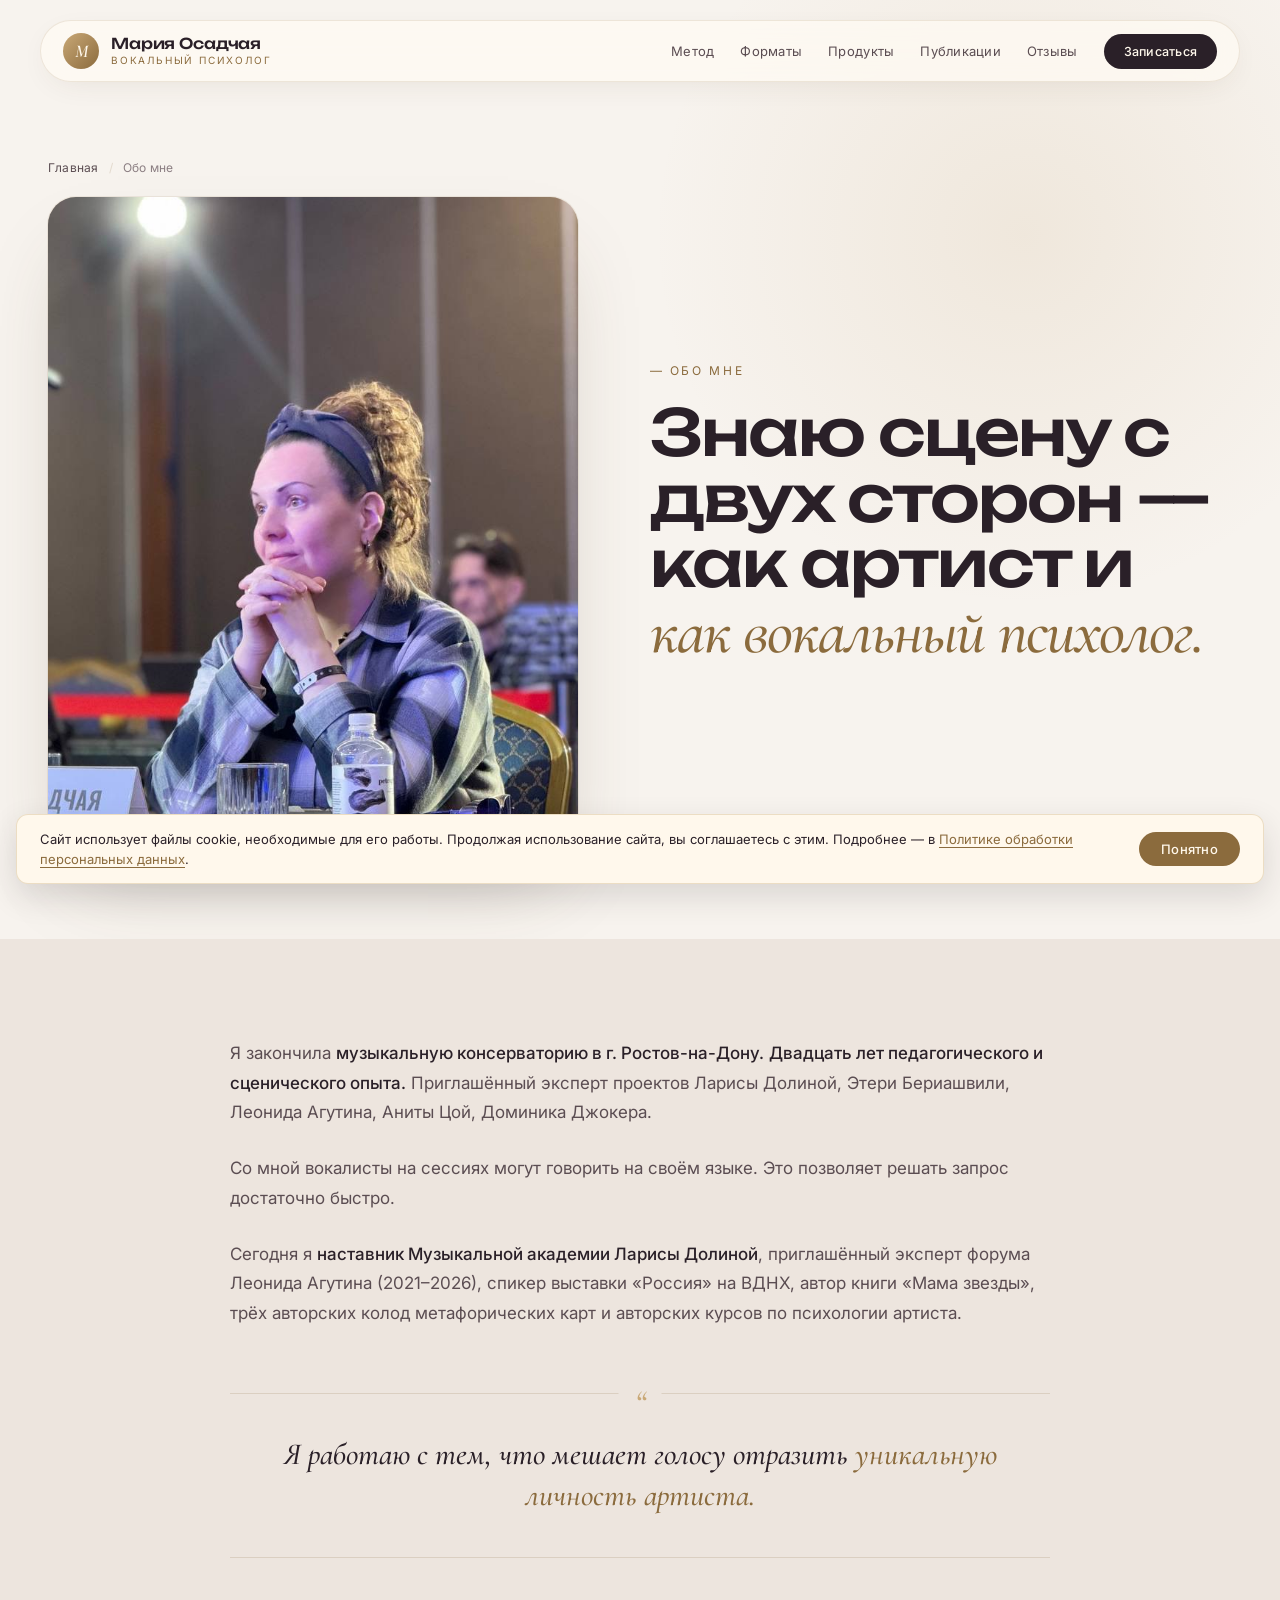
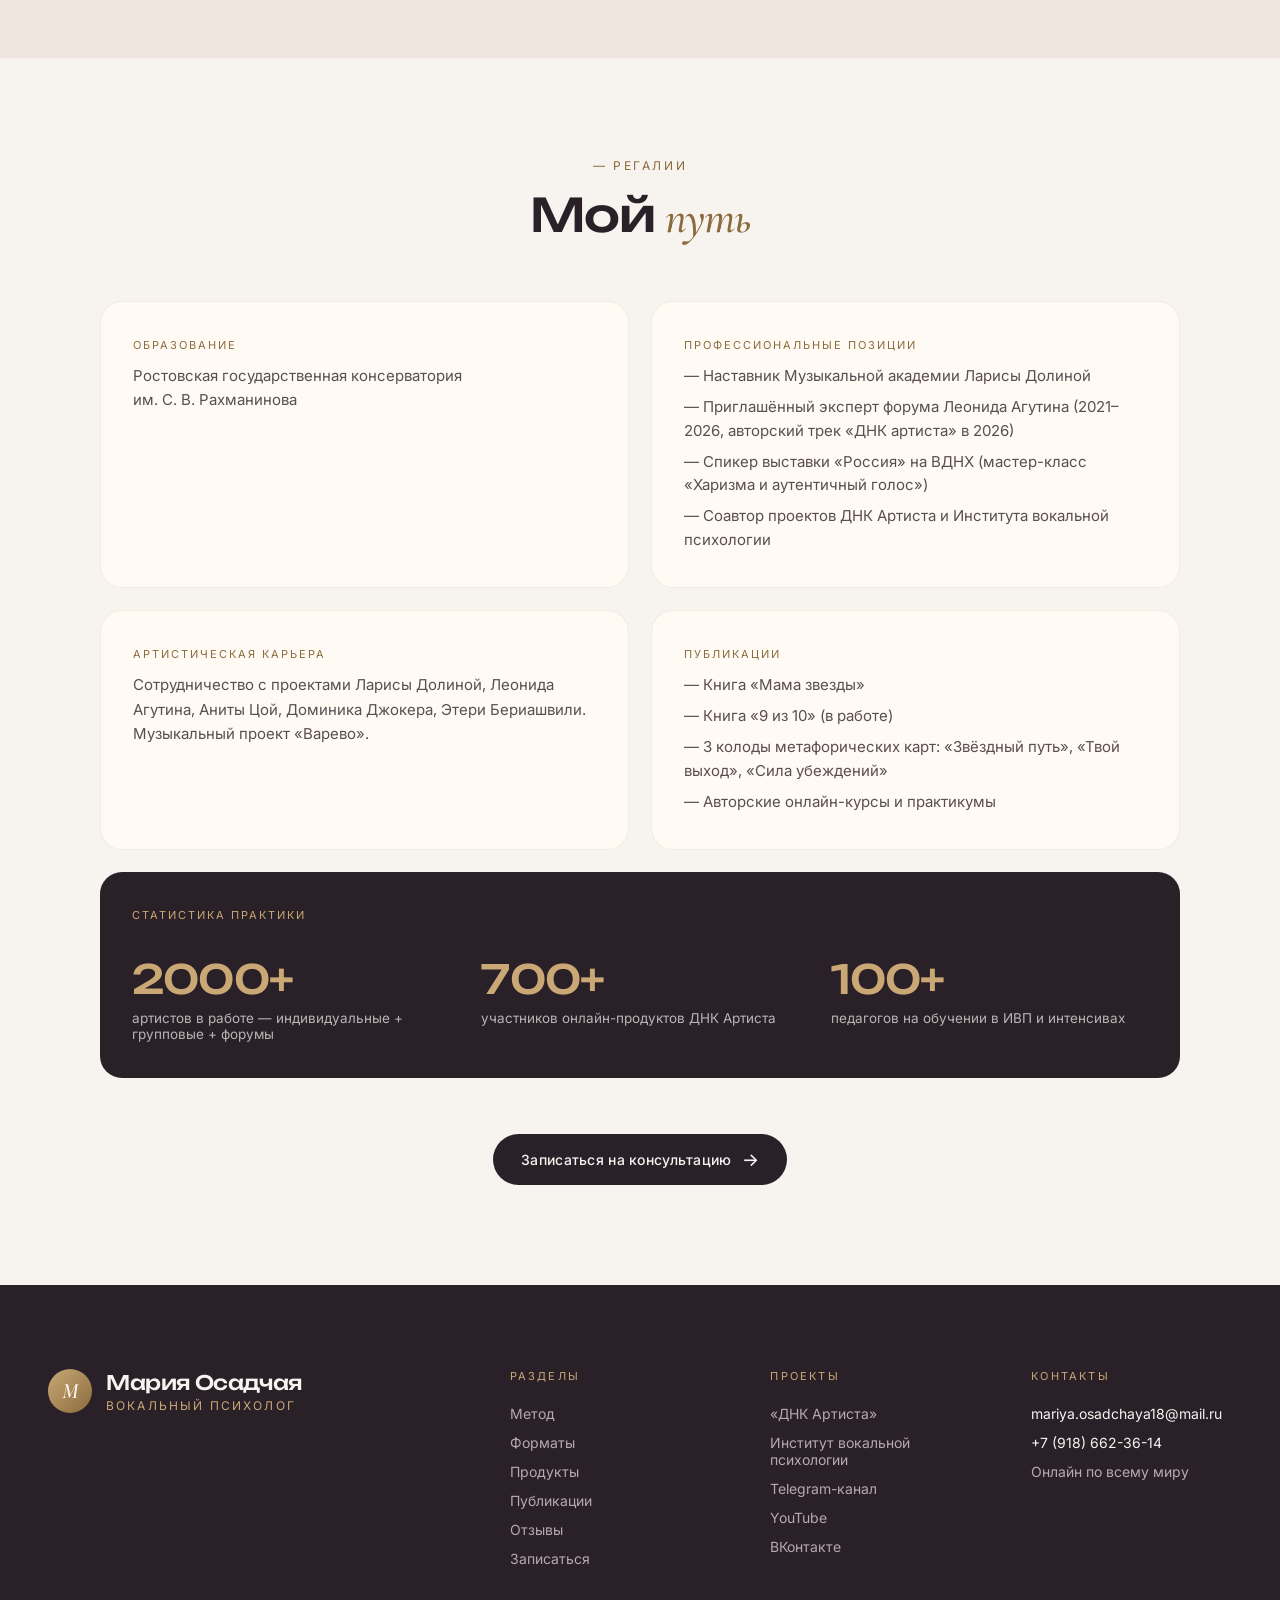
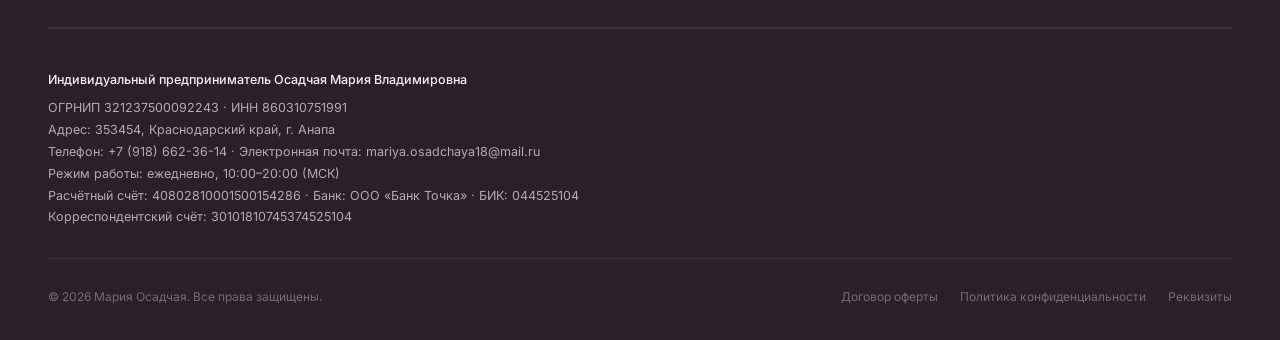
==== commit be895421: "[C] footer: drop street from address — leave city only В подвале на всех 11 страницах адрес сокращён" ====
--- a/about.html
+++ b/about.html
@@ -191,7 +191,7 @@
       <div style="padding-top: 40px; font-size: 12.5px; line-height: 1.75; color: #B8A8B0; border-top: 1px solid rgba(201, 168, 118, 0.1);">
         <div style="color: #F7F3EE; font-weight: 500; margin-bottom: 6px;">Индивидуальный предприниматель Осадчая Мария Владимировна</div>
         ОГРНИП&nbsp;321237500092243 · ИНН&nbsp;860310751991<br>
-        Адрес: 353454, Краснодарский край, г.&nbsp;Анапа, ул.&nbsp;Ленина<br>
+        Адрес: 353454, Краснодарский край, г.&nbsp;Анапа<br>
         Телефон: <a href="tel:+79186623614" style="color: #B8A8B0;">+7&nbsp;(918)&nbsp;662-36-14</a> · Электронная почта: <a href="mailto:mariya.osadchaya18@mail.ru" style="color: #B8A8B0;">mariya.osadchaya18@mail.ru</a><br>
         Режим работы: ежедневно, 10:00–20:00 (МСК)<br>
         Расчётный счёт: 40802810001500154286 · Банк: ООО&nbsp;«Банк&nbsp;Точка» · БИК: 044525104<br>
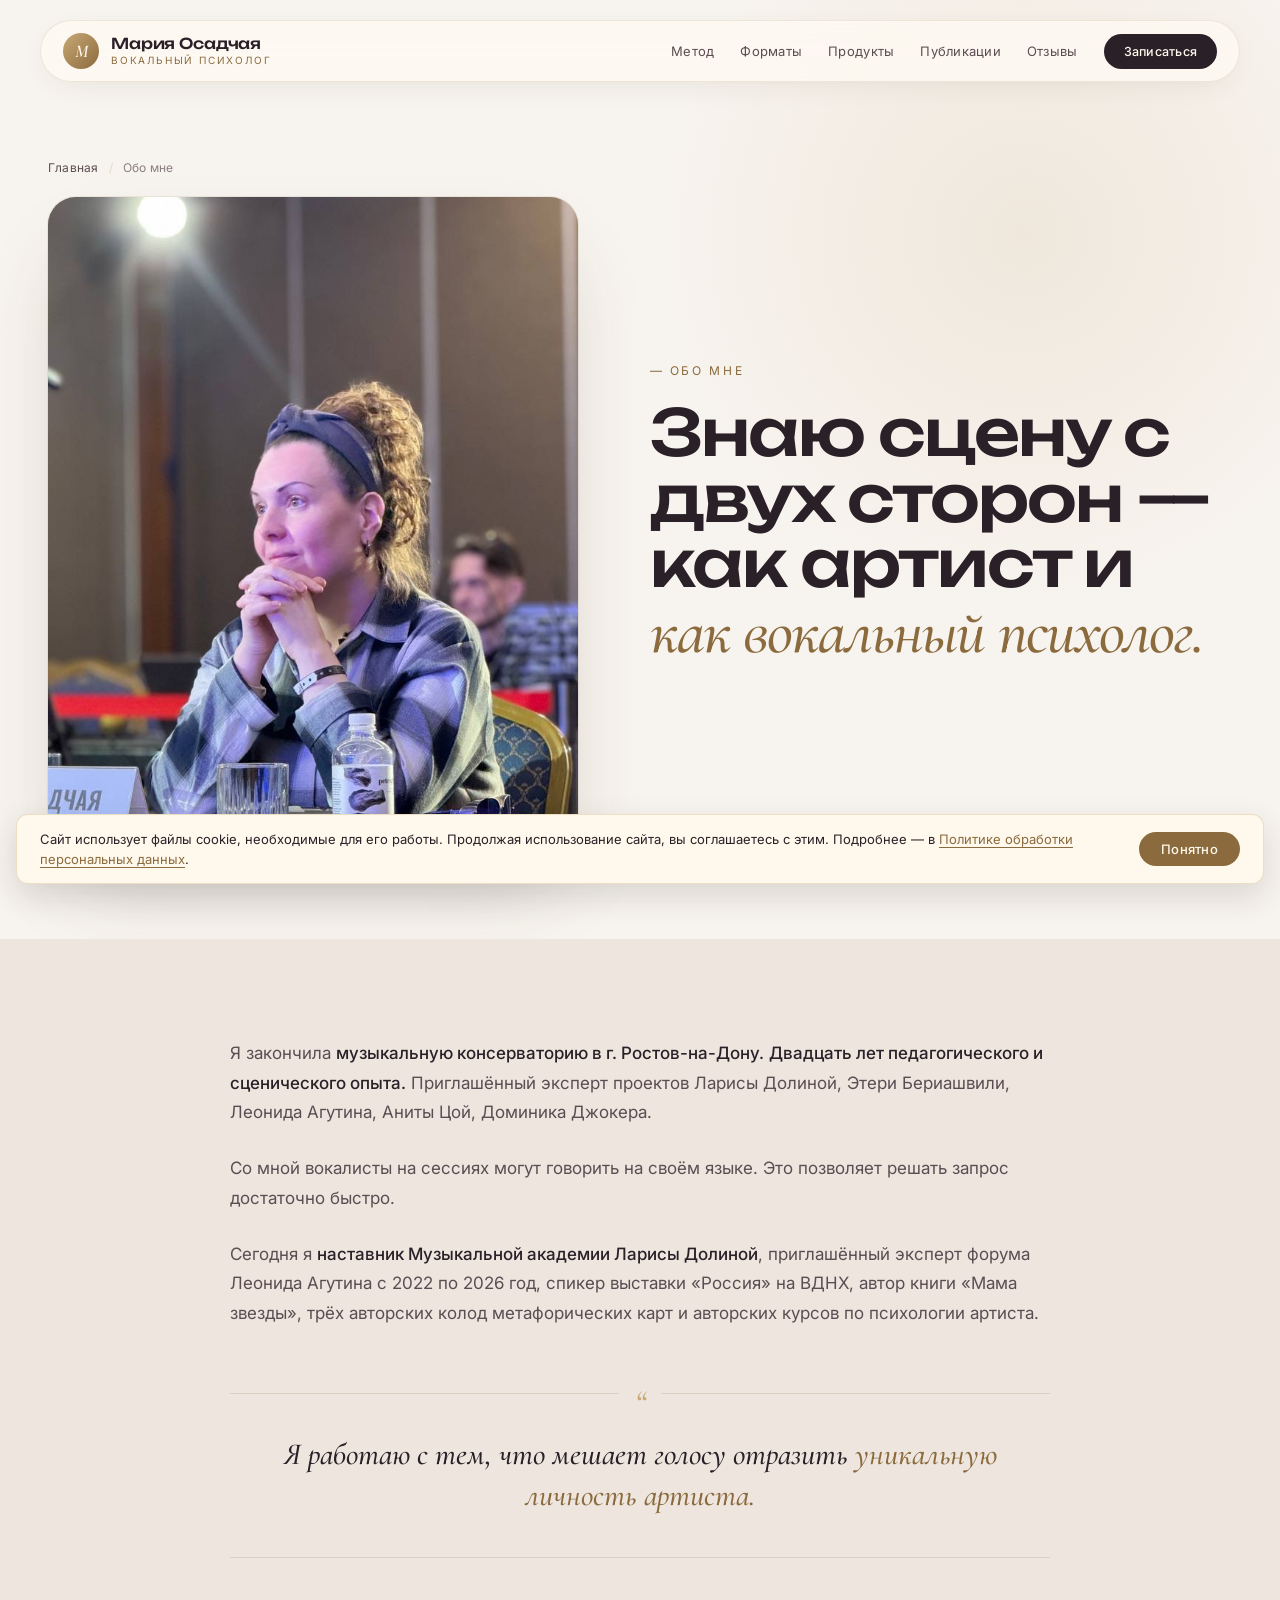
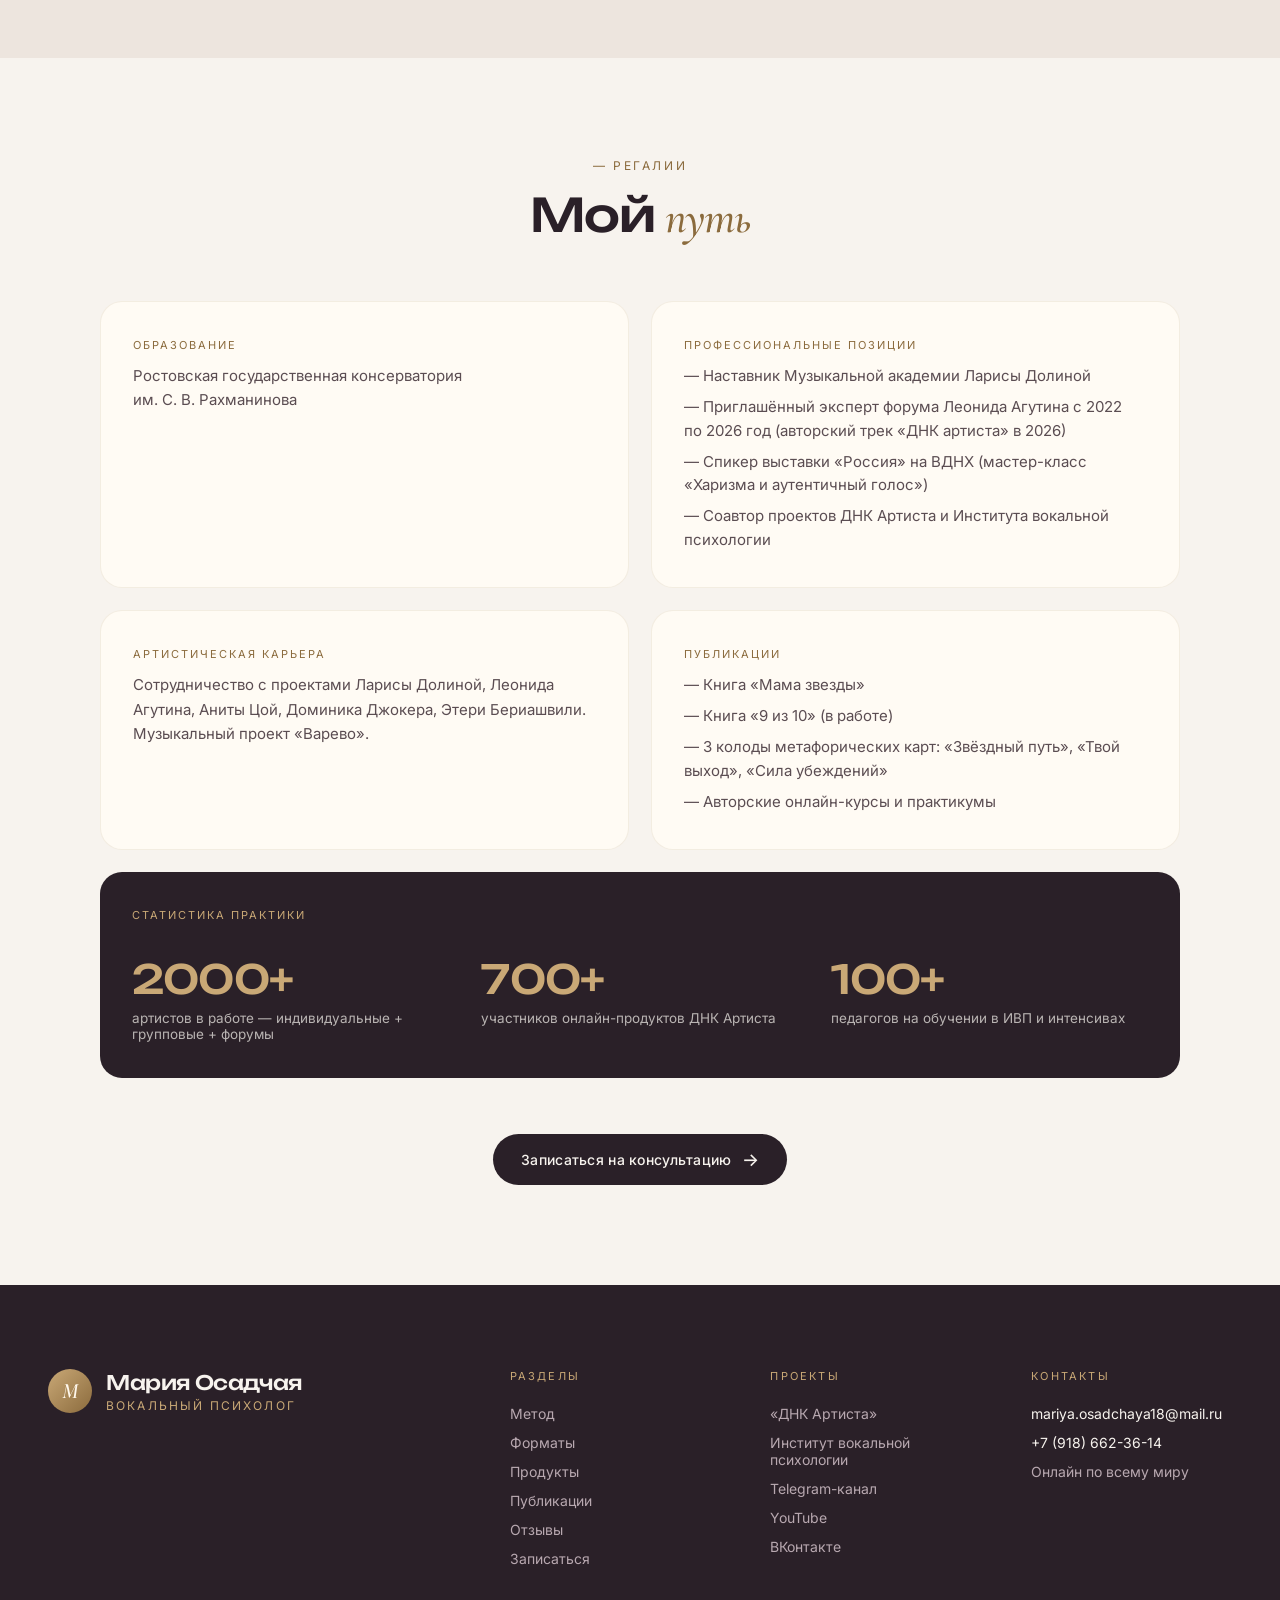
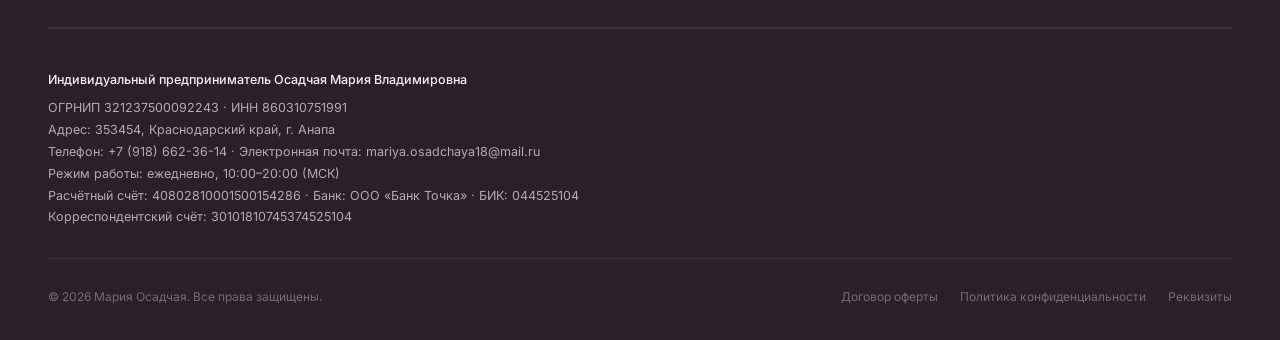
==== commit 8888ebcf: "copy: dash + year edits per Maria's review - index: убрано тире во фразе «Мечтаю выступать на сцене " ====
--- a/about.html
+++ b/about.html
@@ -75,7 +75,7 @@
 
         <p style="margin: 0;">Со мной вокалисты на сессиях могут говорить на своём языке. Это позволяет решать запрос достаточно быстро.</p>
 
-        <p style="margin: 0;">Сегодня я <strong style="color: var(--text); font-weight: 500;">наставник Музыкальной академии Ларисы Долиной</strong>, приглашённый эксперт форума Леонида Агутина (2021–2026), спикер выставки «Россия» на ВДНХ, автор книги «Мама звезды», трёх авторских колод метафорических карт и авторских курсов по психологии артиста.</p>
+        <p style="margin: 0;">Сегодня я <strong style="color: var(--text); font-weight: 500;">наставник Музыкальной академии Ларисы Долиной</strong>, приглашённый эксперт форума Леонида Агутина с&nbsp;2022 по&nbsp;2026&nbsp;год, спикер выставки «Россия» на ВДНХ, автор книги «Мама звезды», трёх авторских колод метафорических карт и авторских курсов по психологии артиста.</p>
       </div>
 
       <blockquote class="serif" style="font-family: var(--font-italic); font-style: italic; font-size: clamp(1.4rem, 2.4vw, 2rem); line-height: 1.35; font-weight: 500; color: var(--text); margin: 64px 0 0; padding: 40px 32px; border-top: 1px solid var(--border); border-bottom: 1px solid var(--border); text-align: center; position: relative;">
@@ -102,7 +102,7 @@
           <div class="card__eyebrow">Профессиональные позиции</div>
           <ul style="margin: 0; padding: 0; list-style: none; display: flex; flex-direction: column; gap: 8px; font-size: 15px; line-height: 1.55; color: var(--text-soft);">
             <li>— Наставник Музыкальной академии Ларисы Долиной</li>
-            <li>— Приглашённый эксперт форума Леонида Агутина (2021–2026, авторский трек «ДНК артиста» в 2026)</li>
+            <li>— Приглашённый эксперт форума Леонида Агутина с&nbsp;2022 по&nbsp;2026&nbsp;год (авторский трек «ДНК артиста» в&nbsp;2026)</li>
             <li>— Спикер выставки «Россия» на ВДНХ (мастер-класс «Харизма и аутентичный голос»)</li>
             <li>— Соавтор проектов ДНК Артиста и Института вокальной психологии</li>
           </ul>
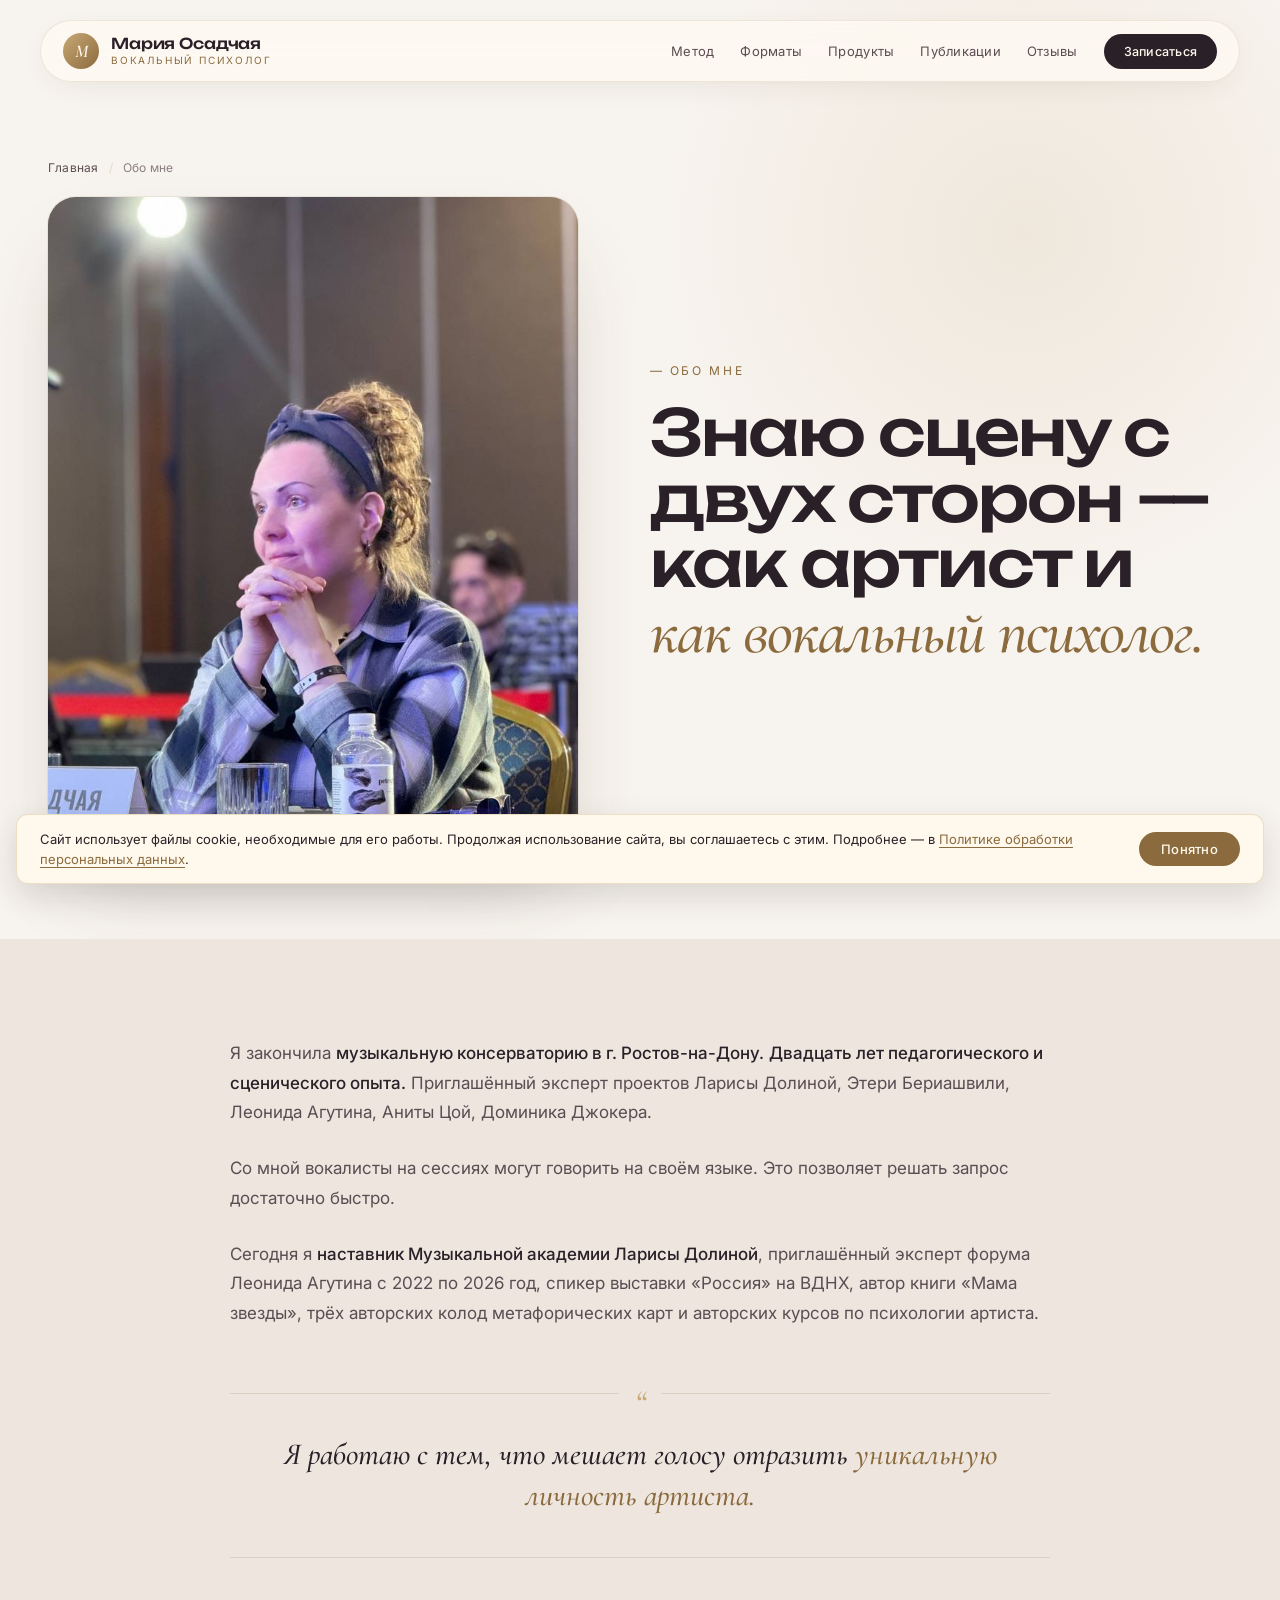
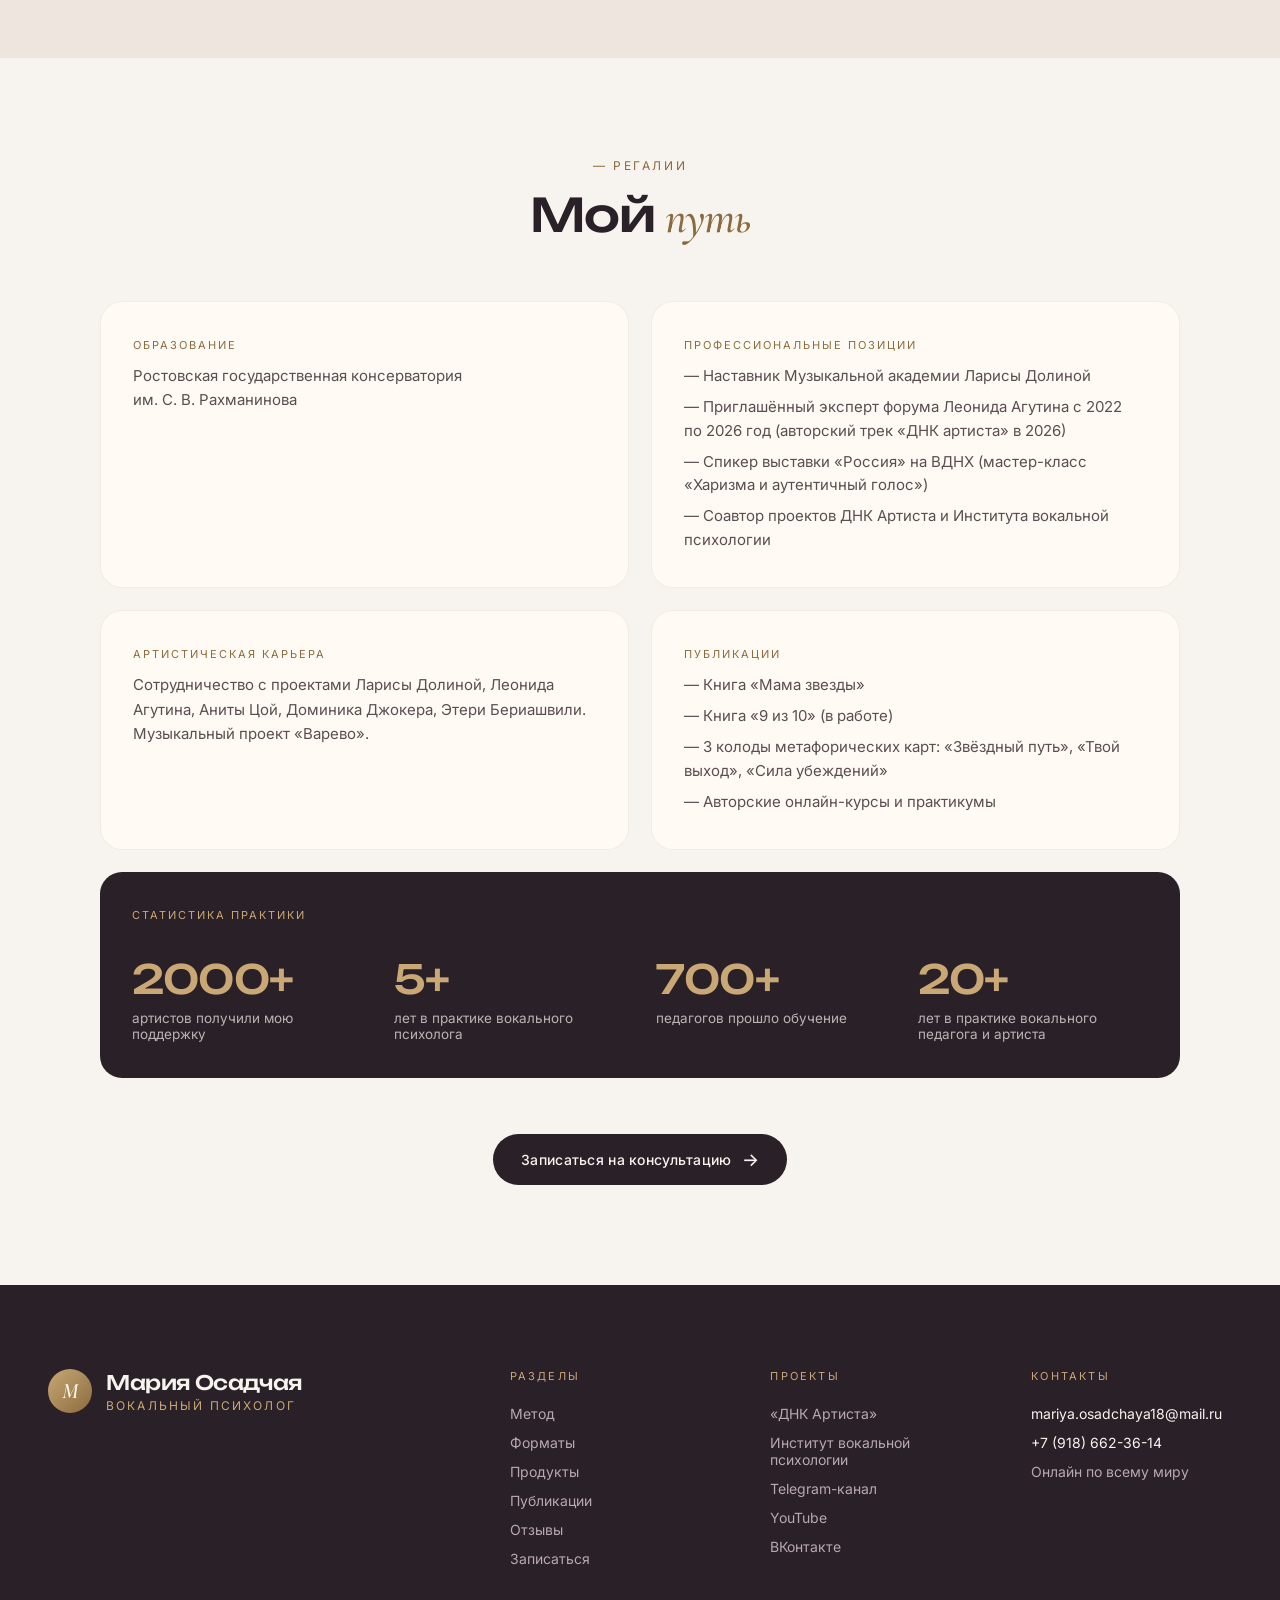
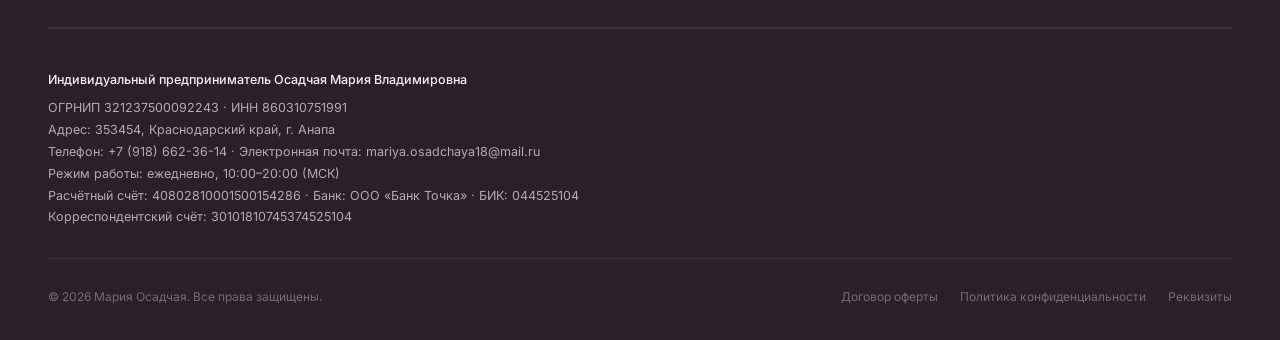
==== commit ece144bb: "about: sync statistics block with homepage — same 4 numbers, same labels Было 3 тайла с иной семанти" ====
--- a/about.html
+++ b/about.html
@@ -122,18 +122,22 @@
         </div>
         <div class="card" style="grid-column: span 2; background: var(--text); color: #F7F3EE; border: none;">
           <div class="card__eyebrow" style="color: var(--accent-soft);">Статистика практики</div>
-          <div style="display: grid; grid-template-columns: repeat(3, 1fr); gap: 32px; margin-top: 20px;">
+          <div style="display: grid; grid-template-columns: repeat(auto-fit, minmax(160px, 1fr)); gap: 32px; margin-top: 20px;">
             <div>
               <div class="display" style="font-size: 40px; font-weight: 500; color: var(--accent-soft); letter-spacing: -0.02em;">2000+</div>
-              <div style="font-size: 13.5px; color: rgba(247, 243, 238, 0.7); margin-top: 6px;">артистов в работе — индивидуальные&nbsp;+ групповые&nbsp;+ форумы</div>
+              <div style="font-size: 13.5px; color: rgba(247, 243, 238, 0.7); margin-top: 6px;">артистов получили мою поддержку</div>
+            </div>
+            <div>
+              <div class="display" style="font-size: 40px; font-weight: 500; color: var(--accent-soft); letter-spacing: -0.02em;">5+</div>
+              <div style="font-size: 13.5px; color: rgba(247, 243, 238, 0.7); margin-top: 6px;">лет в практике вокального психолога</div>
             </div>
             <div>
               <div class="display" style="font-size: 40px; font-weight: 500; color: var(--accent-soft); letter-spacing: -0.02em;">700+</div>
-              <div style="font-size: 13.5px; color: rgba(247, 243, 238, 0.7); margin-top: 6px;">участников онлайн-продуктов ДНК&nbsp;Артиста</div>
-            </div>
-            <div>
-              <div class="display" style="font-size: 40px; font-weight: 500; color: var(--accent-soft); letter-spacing: -0.02em;">100+</div>
-              <div style="font-size: 13.5px; color: rgba(247, 243, 238, 0.7); margin-top: 6px;">педагогов на обучении в ИВП и интенсивах</div>
+              <div style="font-size: 13.5px; color: rgba(247, 243, 238, 0.7); margin-top: 6px;">педагогов прошло обучение</div>
+            </div>
+            <div>
+              <div class="display" style="font-size: 40px; font-weight: 500; color: var(--accent-soft); letter-spacing: -0.02em;">20+</div>
+              <div style="font-size: 13.5px; color: rgba(247, 243, 238, 0.7); margin-top: 6px;">лет в практике вокального педагога и артиста</div>
             </div>
           </div>
         </div>
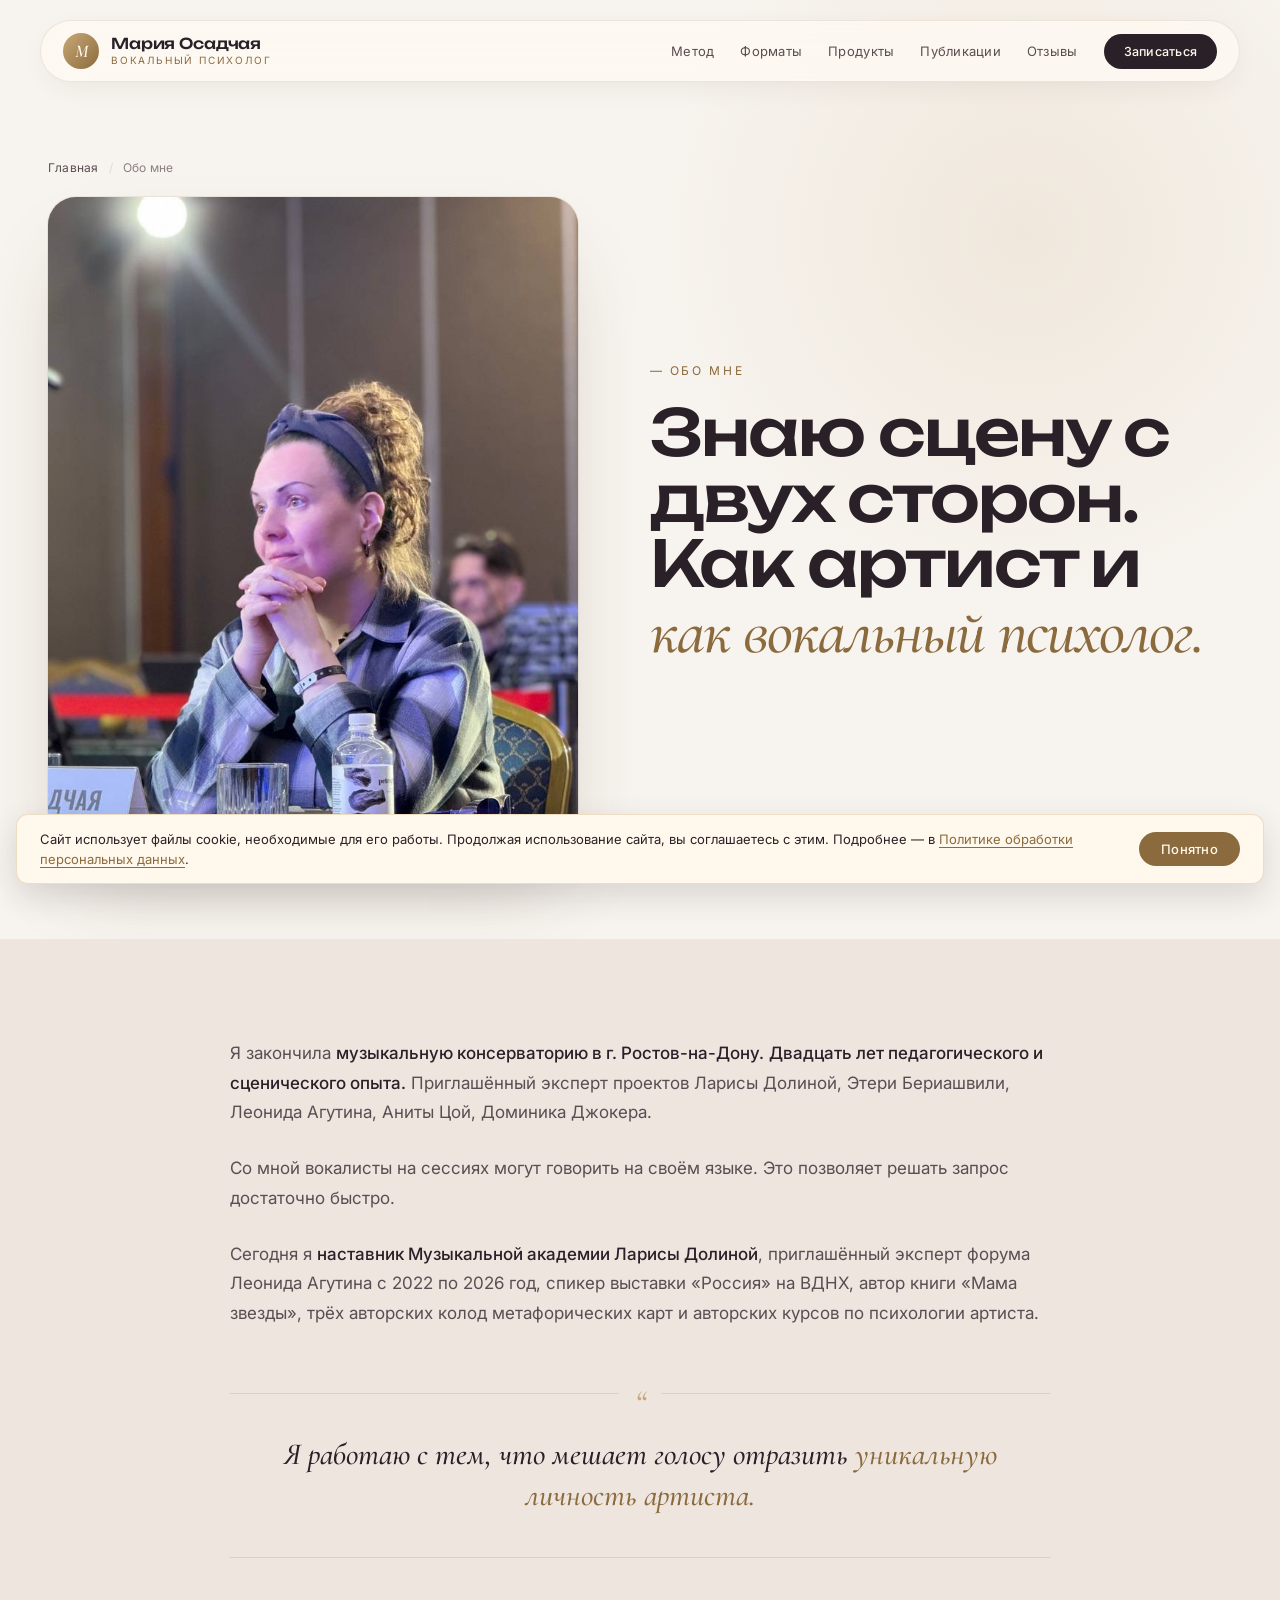
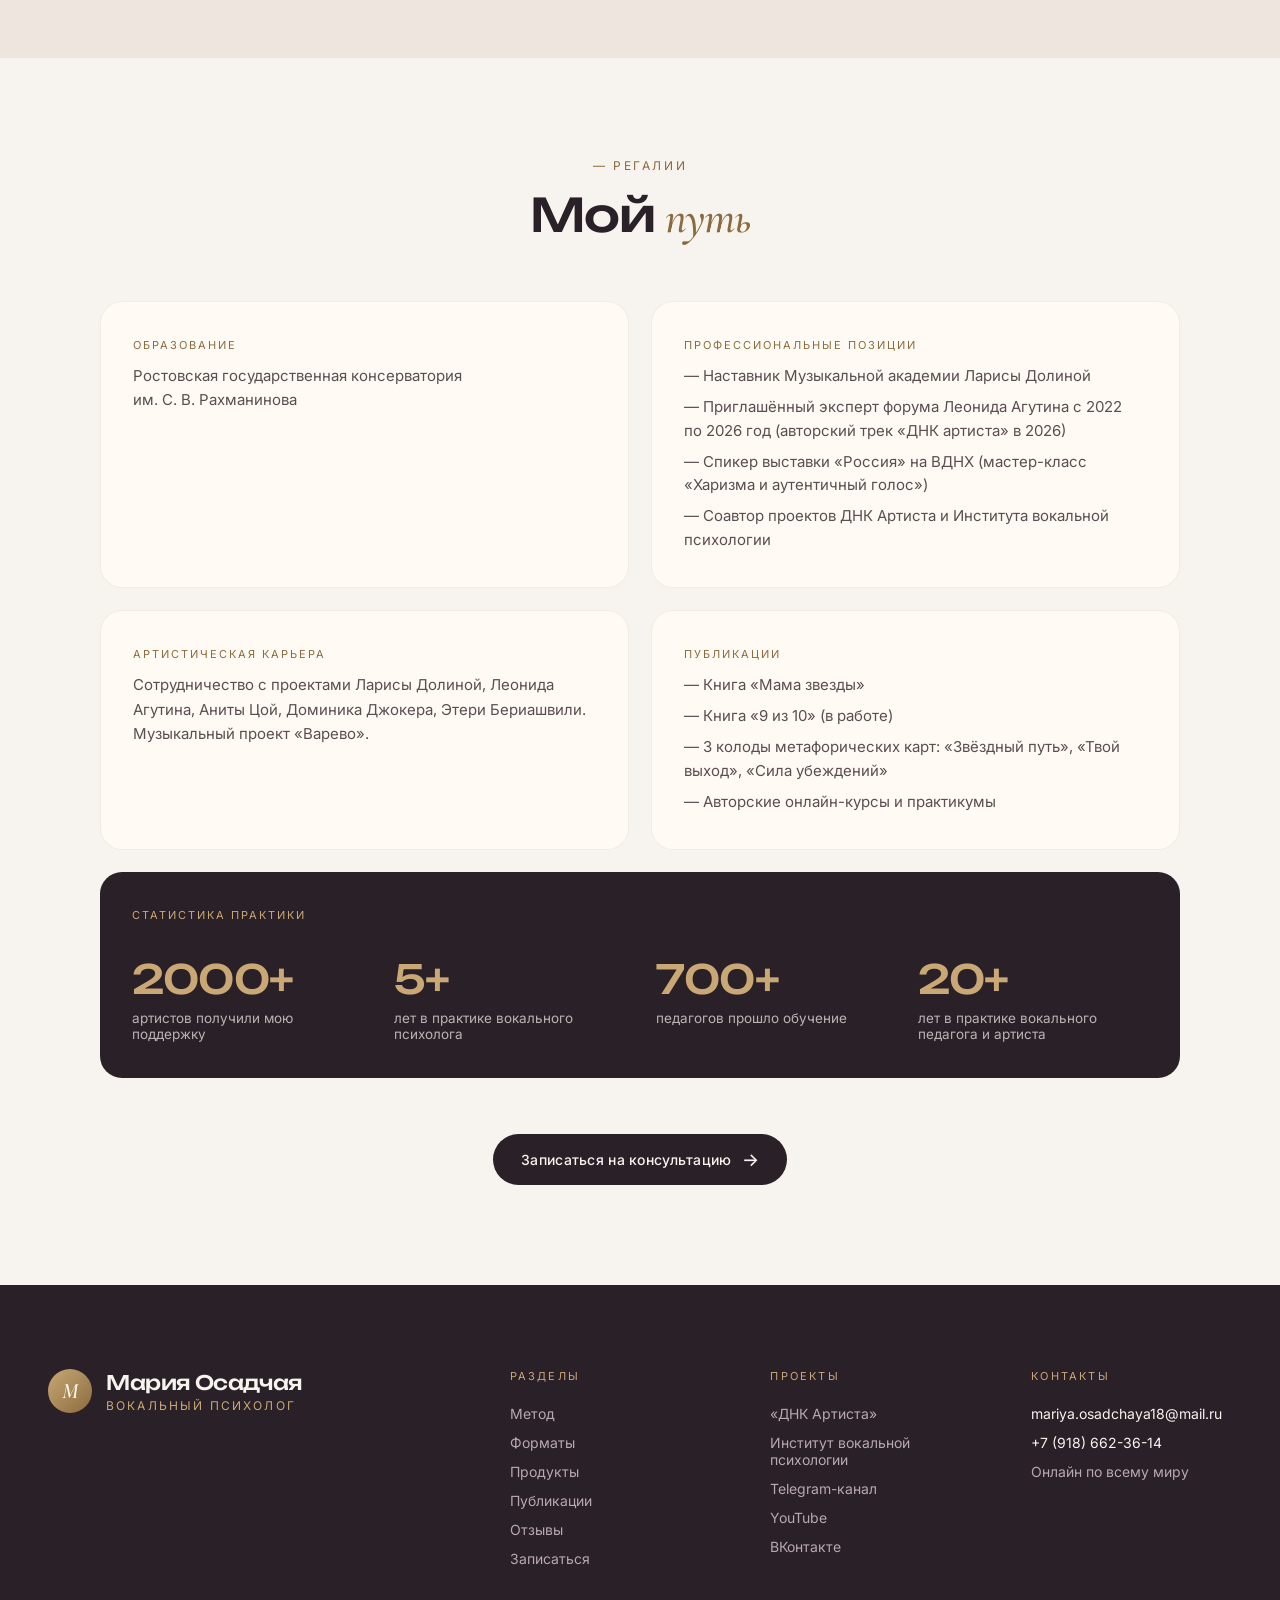
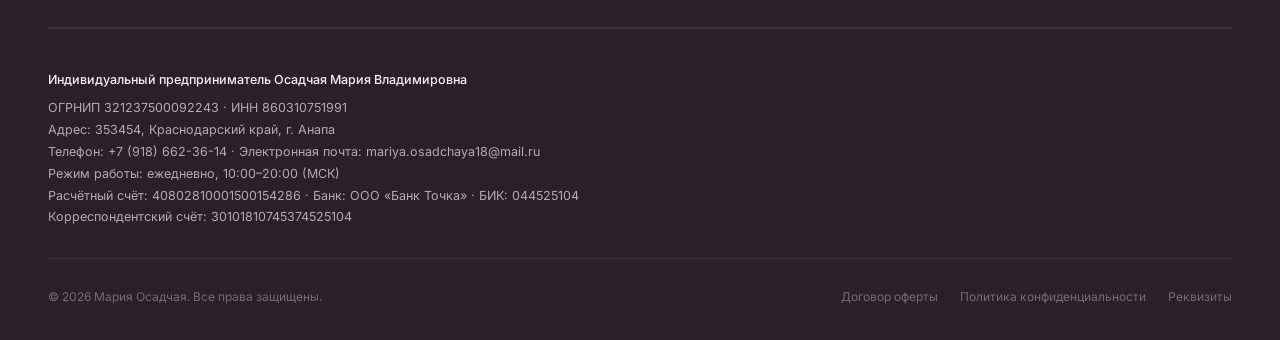
==== commit 98e28a76: "copy: batch text edits per Maria's review index.html: - «Дома петь стесняется. … А когда меня нет — " ====
--- a/about.html
+++ b/about.html
@@ -11,13 +11,13 @@
 <meta property="og:type" content="profile">
 <meta property="og:url" content="https://maryos.ru/about.html">
 <meta property="og:title" content="Обо мне — Мария Осадчая, вокальный психолог">
-<meta property="og:description" content="Знаю сцену с двух сторон — как артист и как вокальный психолог. Двадцать лет педагогического и сценического опыта.">
+<meta property="og:description" content="Знаю сцену с двух сторон. Как артист и как вокальный психолог. Двадцать лет педагогического и сценического опыта.">
 <meta property="og:image" content="https://maryos.ru/assets/og-image.jpg">
 <meta property="og:locale" content="ru_RU">
 <meta property="og:site_name" content="Мария Осадчая">
 <meta name="twitter:card" content="summary_large_image">
 <meta name="twitter:title" content="Обо мне — Мария Осадчая, вокальный психолог">
-<meta name="twitter:description" content="Знаю сцену с двух сторон — как артист и как вокальный психолог.">
+<meta name="twitter:description" content="Знаю сцену с двух сторон. Как артист и как вокальный психолог.">
 <meta name="twitter:image" content="https://maryos.ru/assets/og-image.jpg">
 <link rel="preconnect" href="https://fonts.googleapis.com">
 <link rel="preconnect" href="https://fonts.gstatic.com" crossorigin>
@@ -36,7 +36,8 @@
           <div class="nav__logo-role">вокальный психолог</div>
         </div>
       </a>
-      <div class="nav__links">
+      <button class="nav__burger" type="button" aria-label="Открыть меню" aria-expanded="false" aria-controls="nav-menu"><span></span></button>
+      <div class="nav__links" id="nav-menu">
         <a href="method.html">Метод</a>
         <a href="formats.html">Форматы</a>
         <a href="products.html">Продукты</a>
@@ -61,7 +62,7 @@
         </div>
         <div class="reveal">
           <div class="page-hero__eyebrow">— Обо мне</div>
-          <h1 class="page-hero__title" style="text-wrap: balance;">Знаю сцену с двух сторон&nbsp;— как артист и <em>как вокальный психолог.</em></h1>
+          <h1 class="page-hero__title" style="text-wrap: balance;">Знаю сцену с двух сторон. Как артист и <em>как вокальный психолог.</em></h1>
         </div>
       </div>
     </div>
@@ -249,5 +250,31 @@
       });
     })();
   </script>
+
+  <script>
+    (function(){
+      var nav = document.getElementById('site-nav');
+      if (!nav) return;
+      var burger = nav.querySelector('.nav__burger');
+      var menu = nav.querySelector('.nav__links');
+      if (!burger || !menu) return;
+      var close = function(){ nav.classList.remove('is-open'); burger.setAttribute('aria-expanded', 'false'); };
+      var open  = function(){ nav.classList.add('is-open'); burger.setAttribute('aria-expanded', 'true'); };
+      burger.addEventListener('click', function(ev){
+        ev.stopPropagation();
+        if (nav.classList.contains('is-open')) close(); else open();
+      });
+      menu.addEventListener('click', function(ev){
+        var t = ev.target;
+        while (t && t !== menu) { if (t.tagName === 'A') { close(); break; } t = t.parentNode; }
+      });
+      document.addEventListener('click', function(ev){
+        if (!nav.classList.contains('is-open')) return;
+        if (nav.contains(ev.target)) return;
+        close();
+      });
+      document.addEventListener('keydown', function(ev){ if (ev.key === 'Escape') close(); });
+    })();
+  </script>
 </body>
 </html>
--- a/css/site.css
+++ b/css/site.css
@@ -76,6 +76,30 @@
   border-color: transparent;
   box-shadow: 0 1px 0 var(--border-soft);
 }
+.nav__burger {
+  display: none;
+  appearance: none; border: 0; background: transparent;
+  width: 40px; height: 40px; padding: 0; cursor: pointer;
+  position: relative; color: var(--text);
+  border-radius: 999px;
+  transition: background 0.2s ease;
+}
+.nav__burger:hover { background: rgba(139, 107, 61, 0.08); }
+.nav__burger::before,
+.nav__burger::after,
+.nav__burger > span {
+  content: '';
+  position: absolute; left: 50%; transform: translateX(-50%);
+  width: 20px; height: 2px; background: currentColor;
+  border-radius: 2px;
+  transition: transform 0.28s ease, opacity 0.18s ease, top 0.28s ease;
+}
+.nav__burger::before { top: 13px; }
+.nav__burger > span   { top: 19px; }
+.nav__burger::after  { top: 25px; }
+.nav.is-open .nav__burger::before { top: 19px; transform: translateX(-50%) rotate(45deg); }
+.nav.is-open .nav__burger > span   { opacity: 0; }
+.nav.is-open .nav__burger::after  { top: 19px; transform: translateX(-50%) rotate(-45deg); }
 
 /* Page hero for inner pages */
 .page-hero {
@@ -184,9 +208,43 @@
 .btn--link:hover { background: none; transform: none; box-shadow: none; color: var(--accent-deep) !important; border-color: var(--accent-deep); }
 
 @media (max-width: 960px) {
-  .nav__links { display: none; }
-  .nav__inner { padding: 0 18px; }
-  .nav__logo-role { display: none; }
+  /* Nav on mobile: burger opens a dropdown with all sections. */
+  .nav__inner { padding: 0 14px; }
+  .nav__burger { display: inline-flex; }
+  .nav__logo-role { display: block; }
+  .nav__links {
+    display: none;
+    position: absolute;
+    top: calc(100% + 8px);
+    left: 0;
+    right: 0;
+    flex-direction: column;
+    align-items: stretch;
+    gap: 4px;
+    padding: 16px 18px 18px;
+    background: rgba(255, 251, 244, 0.98);
+    backdrop-filter: blur(18px) saturate(1.1);
+    -webkit-backdrop-filter: blur(18px) saturate(1.1);
+    border: 1px solid rgba(139, 107, 61, 0.16);
+    border-radius: 22px;
+    box-shadow: 0 12px 36px -14px rgba(74, 60, 38, 0.22);
+  }
+  .nav.is-open .nav__links { display: flex; }
+  .nav__links a {
+    font-size: 15.5px;
+    color: var(--text);
+    padding: 12px 14px;
+    border-radius: 12px;
+    letter-spacing: 0;
+  }
+  .nav__links a:active,
+  .nav__links a:hover { background: rgba(139, 107, 61, 0.08); color: var(--accent-deep); }
+  .nav__cta {
+    text-align: center;
+    margin-top: 6px;
+    padding: 13px 18px !important;
+    font-size: 13.5px !important;
+  }
   .container, .section, .page-hero { padding-left: 20px !important; padding-right: 20px !important; }
   .section { padding-top: 72px !important; padding-bottom: 72px !important; }
   .page-hero { padding-top: 120px !important; padding-bottom: 48px !important; }
